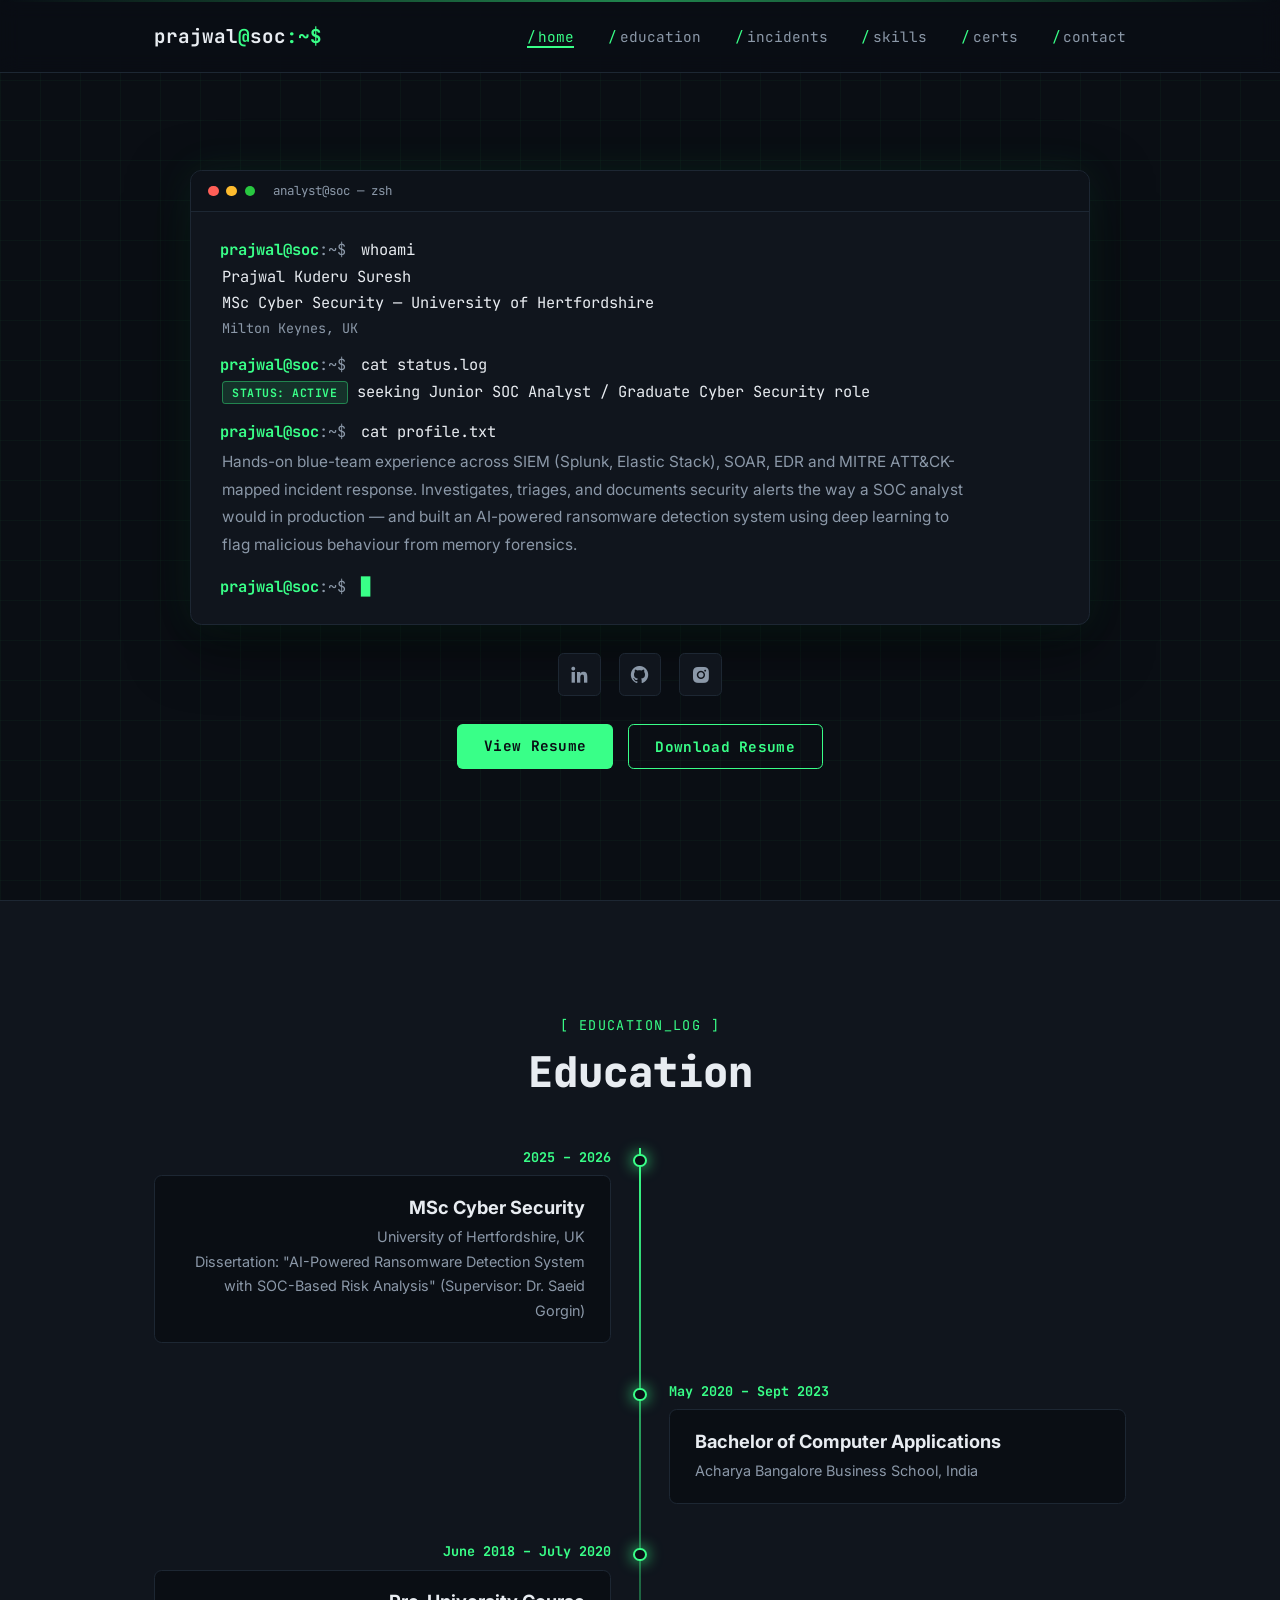
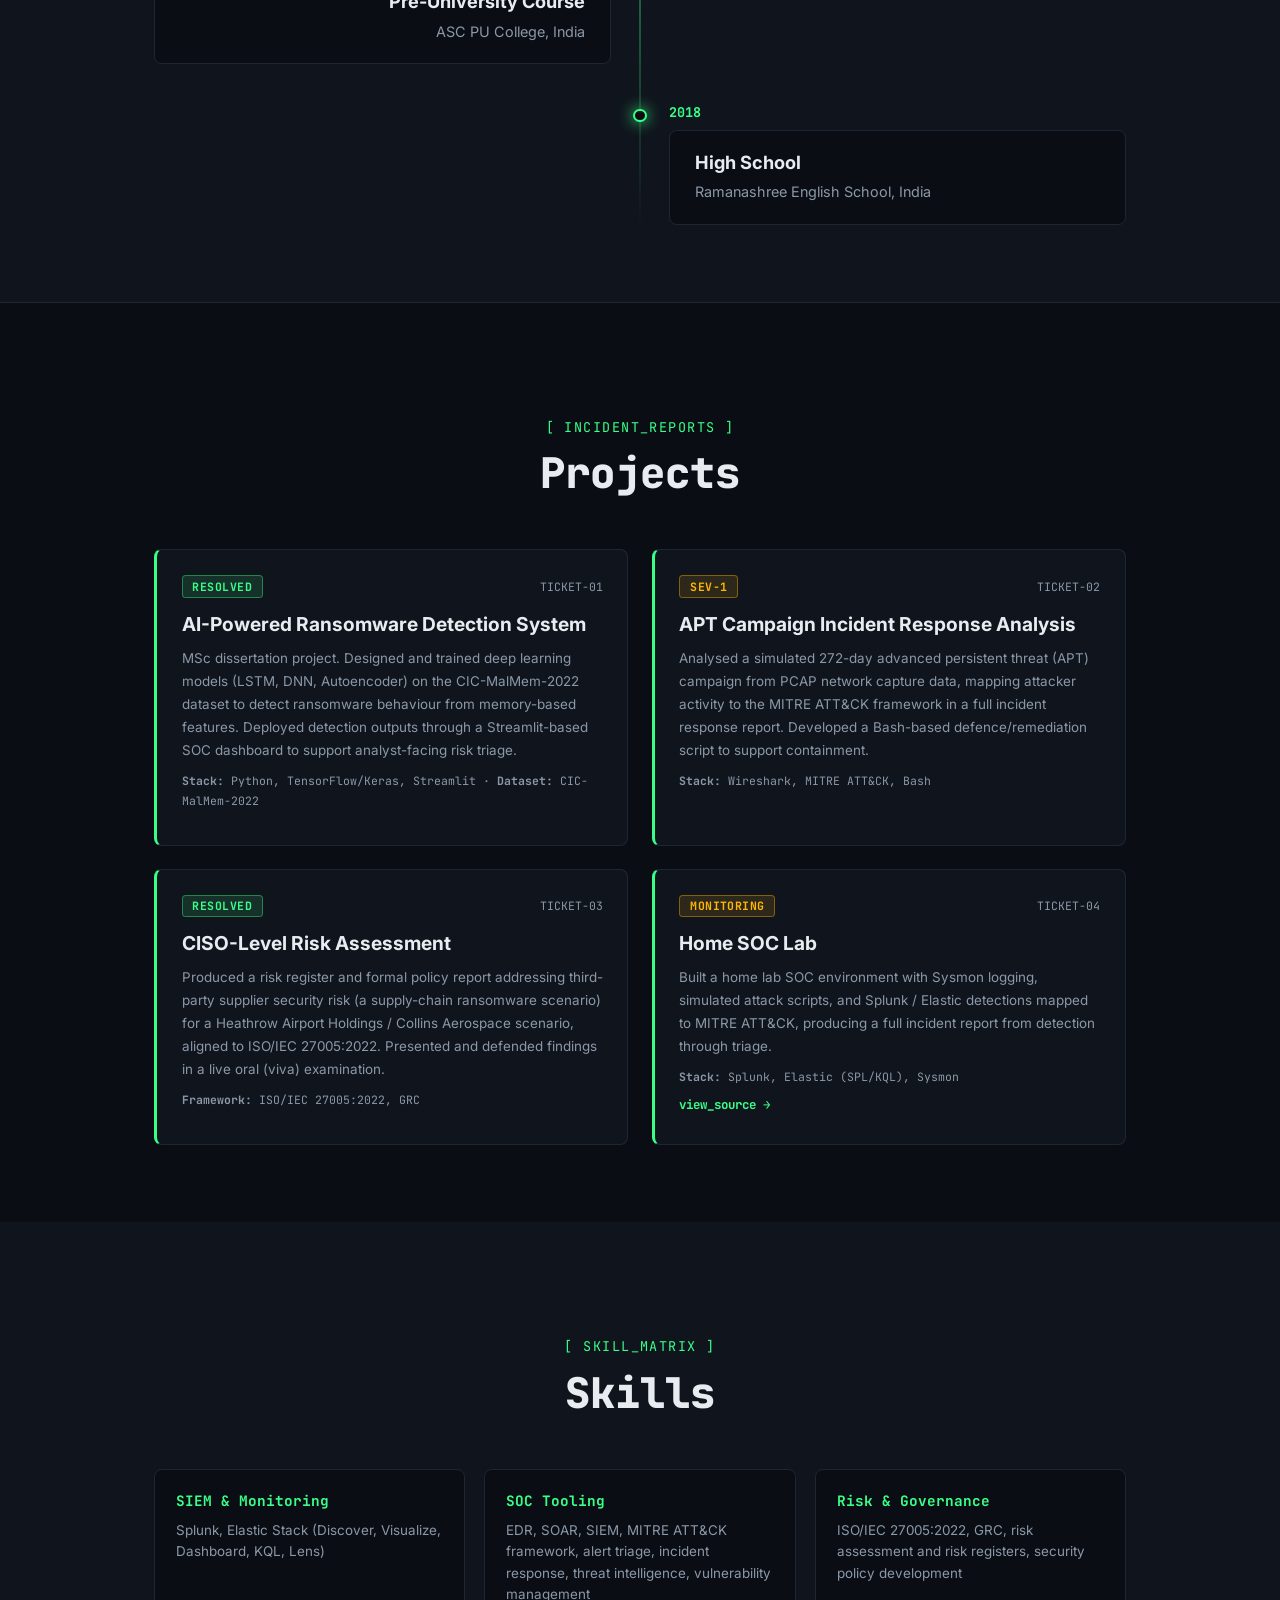
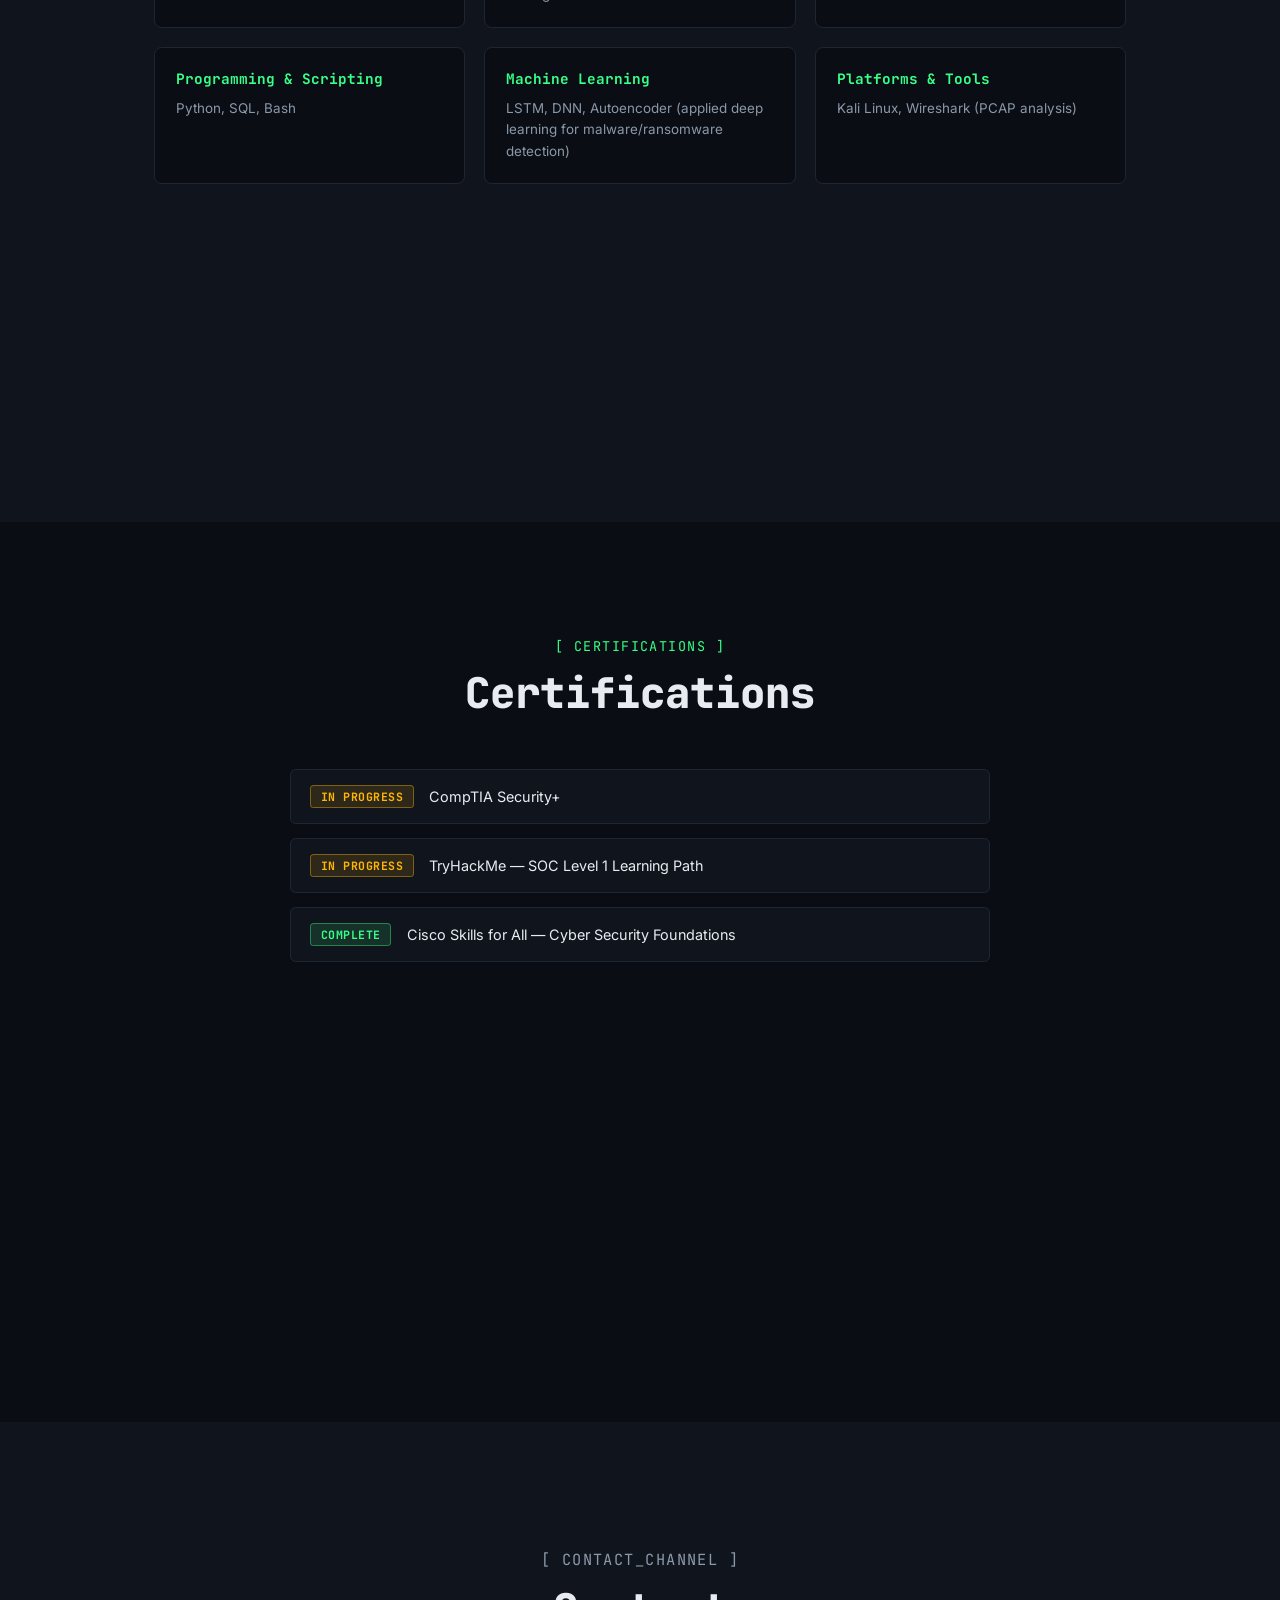
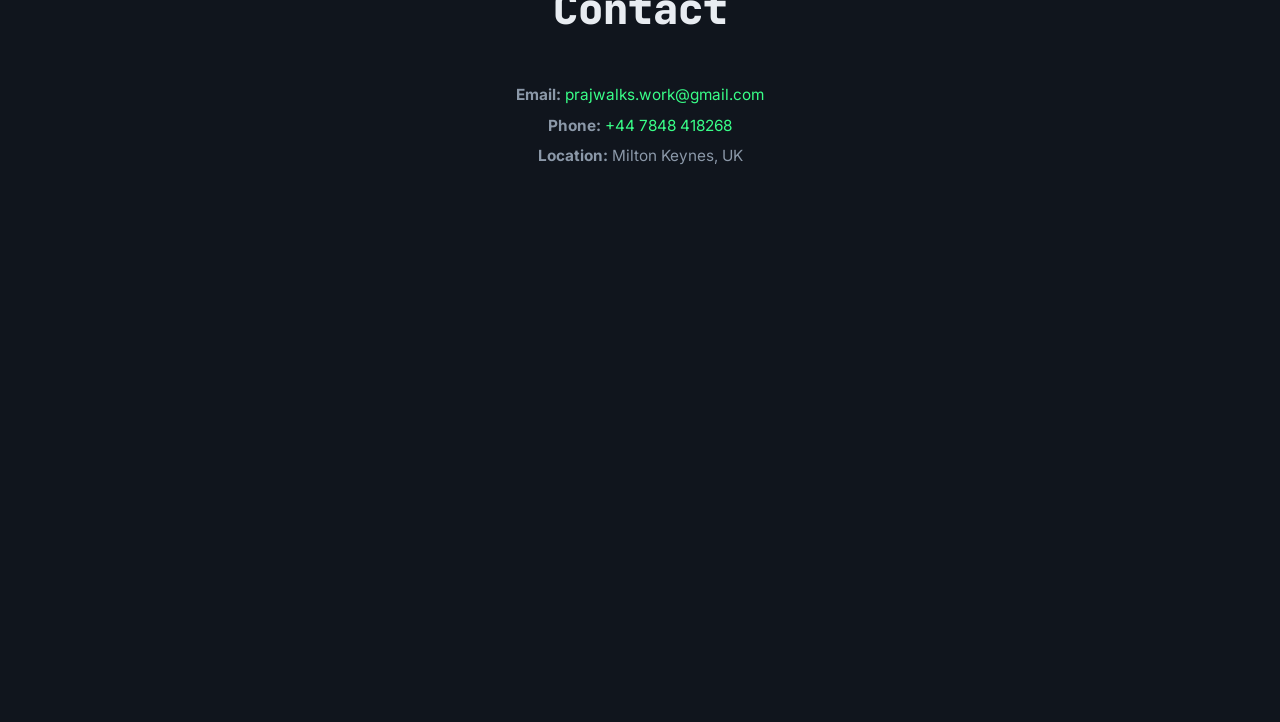
==== index.html @ 5e12b21a "Add files via upload" ====
<!DOCTYPE html>
<html lang="en">
<head>
    <meta charset="UTF-8" />
    <meta name="viewport" content="width=device-width, initial-scale=1.0" />
    <title>Prajwal Kuderu Suresh | SOC / Cyber Security Analyst</title>
    <link rel="stylesheet" href="style.css" />
    <link href='https://unpkg.com/boxicons@2.1.4/css/boxicons.min.css' rel='stylesheet' />
    <link rel="preconnect" href="https://fonts.googleapis.com">
    <link href="https://fonts.googleapis.com/css2?family=JetBrains+Mono:wght@400;500;700;800&family=Inter:wght@400;500;600&display=swap" rel="stylesheet">
</head>
<body>
    <div class="scanline"></div>

    <header class="header">
        <a href="#home" class="logo">prajwal<span>@</span>soc<span>:~$</span></a>
        <i class='bx bx-menu' id="menu-icon"></i>

        <nav class="navbar">
            <a href="#home" class="active">home</a>
            <a href="#education">education</a>
            <a href="#projects">incidents</a>
            <a href="#skills">skills</a>
            <a href="#certifications">certs</a>
            <a href="#contact">contact</a>
        </nav>
    </header>

    <section class="home" id="home">
        <div class="terminal-window">
            <div class="terminal-bar">
                <span class="dot dot-red"></span>
                <span class="dot dot-amber"></span>
                <span class="dot dot-green"></span>
                <span class="terminal-title">analyst@soc — zsh</span>
            </div>
            <div class="terminal-body">
                <p class="term-line"><span class="prompt">prajwal@soc</span><span class="path">:~$</span> whoami</p>
                <p class="term-out">Prajwal Kuderu Suresh</p>
                <p class="term-out">MSc Cyber Security — University of Hertfordshire</p>
                <p class="term-out term-muted">Milton Keynes, UK</p>

                <p class="term-line"><span class="prompt">prajwal@soc</span><span class="path">:~$</span> cat status.log</p>
                <p class="term-out"><span class="badge badge-green">STATUS: ACTIVE</span> seeking Junior SOC Analyst / Graduate Cyber Security role</p>

                <p class="term-line"><span class="prompt">prajwal@soc</span><span class="path">:~$</span> cat profile.txt</p>
                <p class="term-out term-body">Hands-on blue-team experience across SIEM (Splunk, Elastic Stack), SOAR, EDR
                    and MITRE ATT&CK-mapped incident response. Investigates, triages, and
                    documents security alerts the way a SOC analyst would in production —
                    and built an AI-powered ransomware detection system using deep learning
                    to flag malicious behaviour from memory forensics.</p>

                <p class="term-line"><span class="prompt">prajwal@soc</span><span class="path">:~$</span> <span class="cursor-blink">█</span></p>
            </div>
        </div>

        <div class="social-icons">
            <a href="https://www.linkedin.com/in/prajwal-kuderu-suresh" target="_blank"><i class='bx bxl-linkedin'></i></a>
            <a href="https://github.com/Prajwallsk" target="_blank"><i class='bx bxl-github'></i></a>
            <a href="https://www.instagram.com/prajwall_sk?igsh=MTV5Y3A3N3BuMHhjYQ%3D%3D&utm_source=qr" target="_blank"><i class='bx bxl-instagram-alt'></i></a>
        </div>

        <div class="btn-group">
            <a href="https://drive.google.com/file/d/1rV86qrp7qvE4EDjitK5qXD2BEZv09J3b/view?usp=drivesdk" target="_blank" class="btn">View Resume</a>
            <a href="https://drive.google.com/file/d/1rV86qrp7qvE4EDjitK5qXD2BEZv09J3b/view?usp=drivesdk" class="btn btn-outline">Download Resume</a>
        </div>
    </section>

    <section class="education" id="education">
        <p class="eyebrow">[ EDUCATION_LOG ]</p>
        <h2 class="heading">Education</h2>

        <div class="timeline-items">
            <div class="timeline-item">
                <div class="timeline-dot"></div>
                <div class="timeline-date">2025 – 2026</div>
                <div class="timeline-content">
                    <h3>MSc Cyber Security</h3>
                    <p>University of Hertfordshire, UK<br />
                        Dissertation: "AI-Powered Ransomware Detection System with SOC-Based Risk Analysis"
                        (Supervisor: Dr. Saeid Gorgin)</p>
                </div>
            </div>
            <div class="timeline-item">
                <div class="timeline-dot"></div>
                <div class="timeline-date">May 2020 – Sept 2023</div>
                <div class="timeline-content">
                    <h3>Bachelor of Computer Applications</h3>
                    <p>Acharya Bangalore Business School, India</p>
                </div>
            </div>
            <div class="timeline-item">
                <div class="timeline-dot"></div>
                <div class="timeline-date">June 2018 – July 2020</div>
                <div class="timeline-content">
                    <h3>Pre-University Course</h3>
                    <p>ASC PU College, India</p>
                </div>
            </div>
            <div class="timeline-item">
                <div class="timeline-dot"></div>
                <div class="timeline-date">2018</div>
                <div class="timeline-content">
                    <h3>High School</h3>
                    <p>Ramanashree English School, India</p>
                </div>
            </div>
        </div>
    </section>

    <section class="projects" id="projects">
        <p class="eyebrow">[ INCIDENT_REPORTS ]</p>
        <h2 class="heading">Projects</h2>
        <div class="project-items">
            <div class="project-item">
                <div class="ticket-head">
                    <span class="badge badge-green">RESOLVED</span>
                    <span class="ticket-id">TICKET-01</span>
                </div>
                <h3>AI-Powered Ransomware Detection System</h3>
                <p>MSc dissertation project. Designed and trained deep learning models (LSTM, DNN, Autoencoder) on
                    the CIC-MalMem-2022 dataset to detect ransomware behaviour from memory-based features. Deployed
                    detection outputs through a Streamlit-based SOC dashboard to support analyst-facing risk triage.</p>
                <p class="ticket-meta"><strong>Stack:</strong> Python, TensorFlow/Keras, Streamlit · <strong>Dataset:</strong> CIC-MalMem-2022</p>
            </div>
            <div class="project-item">
                <div class="ticket-head">
                    <span class="badge badge-amber">SEV-1</span>
                    <span class="ticket-id">TICKET-02</span>
                </div>
                <h3>APT Campaign Incident Response Analysis</h3>
                <p>Analysed a simulated 272-day advanced persistent threat (APT) campaign from PCAP network capture
                    data, mapping attacker activity to the MITRE ATT&CK framework in a full incident response
                    report. Developed a Bash-based defence/remediation script to support containment.</p>
                <p class="ticket-meta"><strong>Stack:</strong> Wireshark, MITRE ATT&CK, Bash</p>
            </div>
            <div class="project-item">
                <div class="ticket-head">
                    <span class="badge badge-green">RESOLVED</span>
                    <span class="ticket-id">TICKET-03</span>
                </div>
                <h3>CISO-Level Risk Assessment</h3>
                <p>Produced a risk register and formal policy report addressing third-party supplier security risk
                    (a supply-chain ransomware scenario) for a Heathrow Airport Holdings / Collins Aerospace
                    scenario, aligned to ISO/IEC 27005:2022. Presented and defended findings in a live oral (viva)
                    examination.</p>
                <p class="ticket-meta"><strong>Framework:</strong> ISO/IEC 27005:2022, GRC</p>
            </div>
            <div class="project-item">
                <div class="ticket-head">
                    <span class="badge badge-amber">MONITORING</span>
                    <span class="ticket-id">TICKET-04</span>
                </div>
                <h3>Home SOC Lab</h3>
                <p>Built a home lab SOC environment with Sysmon logging, simulated attack scripts, and Splunk /
                    Elastic detections mapped to MITRE ATT&CK, producing a full incident report from
                    detection through triage.</p>
                <p class="ticket-meta"><strong>Stack:</strong> Splunk, Elastic (SPL/KQL), Sysmon</p>
                <a href="https://github.com/Prajwallsk" target="_blank" class="ticket-link">view_source →</a>
            </div>
        </div>
    </section>

    <section class="skills" id="skills">
        <p class="eyebrow">[ SKILL_MATRIX ]</p>
        <h2 class="heading">Skills</h2>
        <div class="skills-grid">
            <div class="skill-card">
                <h4>SIEM & Monitoring</h4>
                <p>Splunk, Elastic Stack (Discover, Visualize, Dashboard, KQL, Lens)</p>
            </div>
            <div class="skill-card">
                <h4>SOC Tooling</h4>
                <p>EDR, SOAR, SIEM, MITRE ATT&CK framework, alert triage, incident response, threat intelligence, vulnerability management</p>
            </div>
            <div class="skill-card">
                <h4>Risk & Governance</h4>
                <p>ISO/IEC 27005:2022, GRC, risk assessment and risk registers, security policy development</p>
            </div>
            <div class="skill-card">
                <h4>Programming & Scripting</h4>
                <p>Python, SQL, Bash</p>
            </div>
            <div class="skill-card">
                <h4>Machine Learning</h4>
                <p>LSTM, DNN, Autoencoder (applied deep learning for malware/ransomware detection)</p>
            </div>
            <div class="skill-card">
                <h4>Platforms & Tools</h4>
                <p>Kali Linux, Wireshark (PCAP analysis)</p>
            </div>
        </div>
    </section>

    <section class="certifications" id="certifications">
        <p class="eyebrow">[ CERTIFICATIONS ]</p>
        <h2 class="heading">Certifications</h2>
        <div class="cert-list">
            <div class="cert-row">
                <span class="badge badge-amber">IN PROGRESS</span>
                <span>CompTIA Security+</span>
            </div>
            <div class="cert-row">
                <span class="badge badge-amber">IN PROGRESS</span>
                <span>TryHackMe — SOC Level 1 Learning Path</span>
            </div>
            <div class="cert-row">
                <span class="badge badge-green">COMPLETE</span>
                <span>Cisco Skills for All — Cyber Security Foundations</span>
            </div>
        </div>
    </section>

    <section class="contact" id="contact">
        <p class="eyebrow">[ CONTACT_CHANNEL ]</p>
        <h2 class="heading">Contact</h2>
        <p><strong>Email:</strong>
            <a href="mailto:prajwalks.work@gmail.com">prajwalks.work@gmail.com</a>
        </p>
        <p><strong>Phone:</strong>
            <a href="tel:+447848418268">+44 7848 418268</a>
        </p>
        <p><strong>Location:</strong> Milton Keynes, UK</p>
    </section>

    <script src="script.js"></script>
</body>
</html>
---- style.css ----
* {
    margin: 0;
    padding: 0;
    box-sizing: border-box;
    text-decoration: none;
    border: none;
    outline: none;
    scroll-behavior: smooth;
}
:root {
    --bg: #0a0e14;
    --panel: #10151d;
    --panel-border: #1d2733;
    --green: #39ff88;
    --amber: #ffb703;
    --red: #ff5c5c;
    --text: #e8ecf1;
    --muted: #8b98a8;
    --mono: 'JetBrains Mono', monospace;
    --body-font: 'Inter', sans-serif;
}

html { font-size: 60%; overflow-x: hidden; }
body {
    background: var(--bg);
    color: var(--text);
    font-family: var(--body-font);
    background-image:
        linear-gradient(rgba(57,255,136,0.03) 1px, transparent 1px),
        linear-gradient(90deg, rgba(57,255,136,0.03) 1px, transparent 1px);
    background-size: 40px 40px;
}

.scanline {
    position: fixed;
    top: 0; left: 0; right: 0;
    height: 2px;
    background: linear-gradient(90deg, transparent, var(--green), transparent);
    opacity: 0.5;
    z-index: 100;
    animation: scan 6s linear infinite;
    pointer-events: none;
}
@keyframes scan {
    0% { top: 0; }
    100% { top: 100%; }
}

.header {
    position: fixed;
    top: 0; left: 0; width: 100%;
    padding: 2.4rem 12%;
    background: rgba(10,14,20,0.85);
    backdrop-filter: blur(10px);
    border-bottom: 1px solid var(--panel-border);
    display: flex;
    justify-content: space-between;
    align-items: center;
    z-index: 5;
}
.logo {
    font-family: var(--mono);
    font-size: 2rem;
    font-weight: 700;
    color: var(--text);
}
.logo span { color: var(--green); }
.navbar a {
    font-family: var(--mono);
    font-size: 1.5rem;
    color: var(--muted);
    margin-left: 3.2rem;
    transition: 0.25s;
    border-bottom: 2px solid transparent;
}
.navbar a::before { content: "/"; color: var(--green); margin-right: 0.3rem; }
.navbar a:hover, .navbar a.active {
    color: var(--green);
    border-bottom: 2px solid var(--green);
}
#menu-icon { font-size: 3.2rem; color: var(--green); display: none; }

section {
    min-height: 100vh;
    padding: 12rem 12% 8rem;
}

.home {
    display: flex;
    flex-direction: column;
    align-items: center;
    justify-content: center;
    gap: 3rem;
}
.terminal-window {
    width: 100%;
    max-width: 900px;
    background: var(--panel);
    border: 1px solid var(--panel-border);
    border-radius: 1.2rem;
    box-shadow: 0 0 40px rgba(57,255,136,0.08), 0 20px 60px rgba(0,0,0,0.5);
    overflow: hidden;
}
.terminal-bar {
    display: flex;
    align-items: center;
    gap: 0.8rem;
    padding: 1.2rem 1.8rem;
    background: #0d1219;
    border-bottom: 1px solid var(--panel-border);
}
.dot { width: 1.1rem; height: 1.1rem; border-radius: 50%; }
.dot-red { background: #ff5f57; }
.dot-amber { background: #febc2e; }
.dot-green { background: #28c840; }
.terminal-title {
    font-family: var(--mono);
    font-size: 1.3rem;
    color: var(--muted);
    margin-left: 1rem;
}
.terminal-body {
    padding: 2.8rem 3rem;
    font-family: var(--mono);
}
.term-line { font-size: 1.6rem; margin-top: 1.8rem; }
.term-line:first-child { margin-top: 0; }
.prompt { color: var(--green); font-weight: 700; }
.path { color: var(--muted); margin-right: 0.6rem; }
.term-out {
    font-size: 1.6rem;
    color: var(--text);
    margin-top: 0.6rem;
    padding-left: 0.2rem;
}
.term-muted { color: var(--muted); font-size: 1.4rem; }
.term-body {
    font-family: var(--body-font);
    color: var(--muted);
    line-height: 1.8;
    max-width: 760px;
}
.cursor-blink {
    color: var(--green);
    animation: blink 1s step-end infinite;
}
@keyframes blink { 50% { opacity: 0; } }

.badge {
    font-family: var(--mono);
    font-size: 1.2rem;
    font-weight: 700;
    padding: 0.3rem 1rem;
    border-radius: 0.4rem;
    letter-spacing: 0.05rem;
    display: inline-block;
}
.badge-green { background: rgba(57,255,136,0.12); color: var(--green); border: 1px solid rgba(57,255,136,0.4); }
.badge-amber { background: rgba(255,183,3,0.12); color: var(--amber); border: 1px solid rgba(255,183,3,0.4); }

.social-icons a {
    display: inline-flex;
    justify-content: center;
    align-items: center;
    width: 4.4rem; height: 4.4rem;
    border: 1px solid var(--panel-border);
    background: var(--panel);
    font-size: 2.2rem;
    border-radius: 0.6rem;
    color: var(--muted);
    margin: 0 0.8rem;
    transition: 0.25s;
}
.social-icons a:hover {
    color: var(--green);
    border-color: var(--green);
    box-shadow: 0 0 20px rgba(57,255,136,0.25);
}

.btn {
    display: inline-block;
    padding: 1.2rem 2.8rem;
    background: var(--green);
    border-radius: 0.6rem;
    font-family: var(--mono);
    font-size: 1.5rem;
    font-weight: 700;
    color: #0a0e14;
    letter-spacing: 0.03rem;
    transition: 0.25s;
}
.btn:hover { box-shadow: 0 0 25px rgba(57,255,136,0.4); transform: translateY(-2px); }
.btn-outline {
    background: transparent;
    color: var(--green);
    border: 1px solid var(--green);
}
.btn-group { display: flex; gap: 1.5rem; }

.eyebrow {
    font-family: var(--mono);
    color: var(--green);
    font-size: 1.4rem;
    text-align: center;
    letter-spacing: 0.15rem;
    margin-bottom: 1rem;
}
.heading {
    font-family: var(--mono);
    font-size: 4.4rem;
    font-weight: 800;
    text-align: center;
    margin-bottom: 5rem;
    color: var(--text);
}

.education { background: var(--panel); border-top: 1px solid var(--panel-border); border-bottom: 1px solid var(--panel-border); }
.timeline-items {
    max-width: 1100px;
    margin: auto;
    position: relative;
}
.timeline-items::before {
    content: "";
    position: absolute;
    width: 2px;
    height: 100%;
    background: linear-gradient(var(--green), transparent);
    left: calc(50% - 1px);
}
.timeline-item { margin-bottom: 4rem; width: 100%; position: relative; }
.timeline-item:last-child { margin-bottom: 0; }
.timeline-item:nth-child(odd) { padding-right: calc(50% + 3rem); text-align: right; }
.timeline-item:nth-child(even) { padding-left: calc(50% + 3rem); }
.timeline-dot {
    height: 1.4rem; width: 1.4rem;
    background: var(--bg);
    border: 2px solid var(--green);
    box-shadow: 0 0 15px var(--green);
    position: absolute;
    left: calc(50% - 0.7rem);
    border-radius: 50%;
    top: 0.6rem;
}
.timeline-date {
    font-family: var(--mono);
    font-size: 1.4rem;
    font-weight: 700;
    color: var(--green);
    margin-bottom: 1rem;
}
.timeline-content {
    background: var(--bg);
    border: 1px solid var(--panel-border);
    padding: 2rem 2.6rem;
    border-radius: 0.8rem;
}
.timeline-content h3 { font-size: 1.9rem; margin-bottom: 0.8rem; }
.timeline-content p { color: var(--muted); font-size: 1.5rem; line-height: 1.7; }

.projects { background: var(--bg); }
.project-items {
    display: grid;
    grid-template-columns: repeat(auto-fit, minmax(340px, 1fr));
    gap: 2.4rem;
    max-width: 1200px;
    margin: auto;
}
.project-item {
    background: var(--panel);
    border: 1px solid var(--panel-border);
    border-left: 3px solid var(--green);
    border-radius: 0.8rem;
    padding: 2.6rem;
    transition: 0.25s;
}
.project-item:hover { transform: translateY(-4px); box-shadow: 0 12px 30px rgba(0,0,0,0.4); }
.ticket-head {
    display: flex;
    justify-content: space-between;
    align-items: center;
    margin-bottom: 1.4rem;
}
.ticket-id { font-family: var(--mono); font-size: 1.2rem; color: var(--muted); }
.project-item h3 { font-size: 2rem; margin-bottom: 1.2rem; color: var(--text); }
.project-item p { color: var(--muted); font-size: 1.4rem; line-height: 1.7; margin-bottom: 1rem; }
.ticket-meta { font-family: var(--mono); font-size: 1.2rem !important; color: var(--muted) !important; }
.ticket-link {
    font-family: var(--mono);
    color: var(--green);
    font-size: 1.3rem;
    font-weight: 700;
}
.ticket-link:hover { text-decoration: underline; }

.skills { background: var(--panel); }
.skills-grid {
    display: grid;
    grid-template-columns: repeat(auto-fit, minmax(280px, 1fr));
    gap: 2rem;
    max-width: 1100px;
    margin: auto;
}
.skill-card {
    background: var(--bg);
    border: 1px solid var(--panel-border);
    border-radius: 0.8rem;
    padding: 2.2rem;
}
.skill-card h4 {
    font-family: var(--mono);
    color: var(--green);
    font-size: 1.5rem;
    margin-bottom: 1rem;
}
.skill-card p { color: var(--muted); font-size: 1.4rem; line-height: 1.6; }

.certifications { background: var(--bg); }
.cert-list { max-width: 700px; margin: auto; display: flex; flex-direction: column; gap: 1.4rem; }
.cert-row {
    display: flex;
    align-items: center;
    gap: 1.6rem;
    background: var(--panel);
    border: 1px solid var(--panel-border);
    border-radius: 0.6rem;
    padding: 1.6rem 2rem;
    font-size: 1.5rem;
}

.contact { background: var(--panel); text-align: center; }
.contact p { font-size: 1.6rem; color: var(--muted); margin: 1.2rem 0; }
.contact a { color: var(--green); }
.contact a:hover { text-decoration: underline; }

@media (max-width: 992px) {
  html { font-size: 50%; }
  .terminal-body { padding: 2rem; }
}
@media (max-width: 768px) {
  .navbar { display: none; }
  #menu-icon { display: block; }
  .timeline-items::before { left: 0.8rem; }
  .timeline-item:nth-child(odd), .timeline-item:nth-child(even) {
    padding-left: 3.2rem; padding-right: 0; text-align: left;
  }
  .timeline-dot { left: 0.1rem; }
}
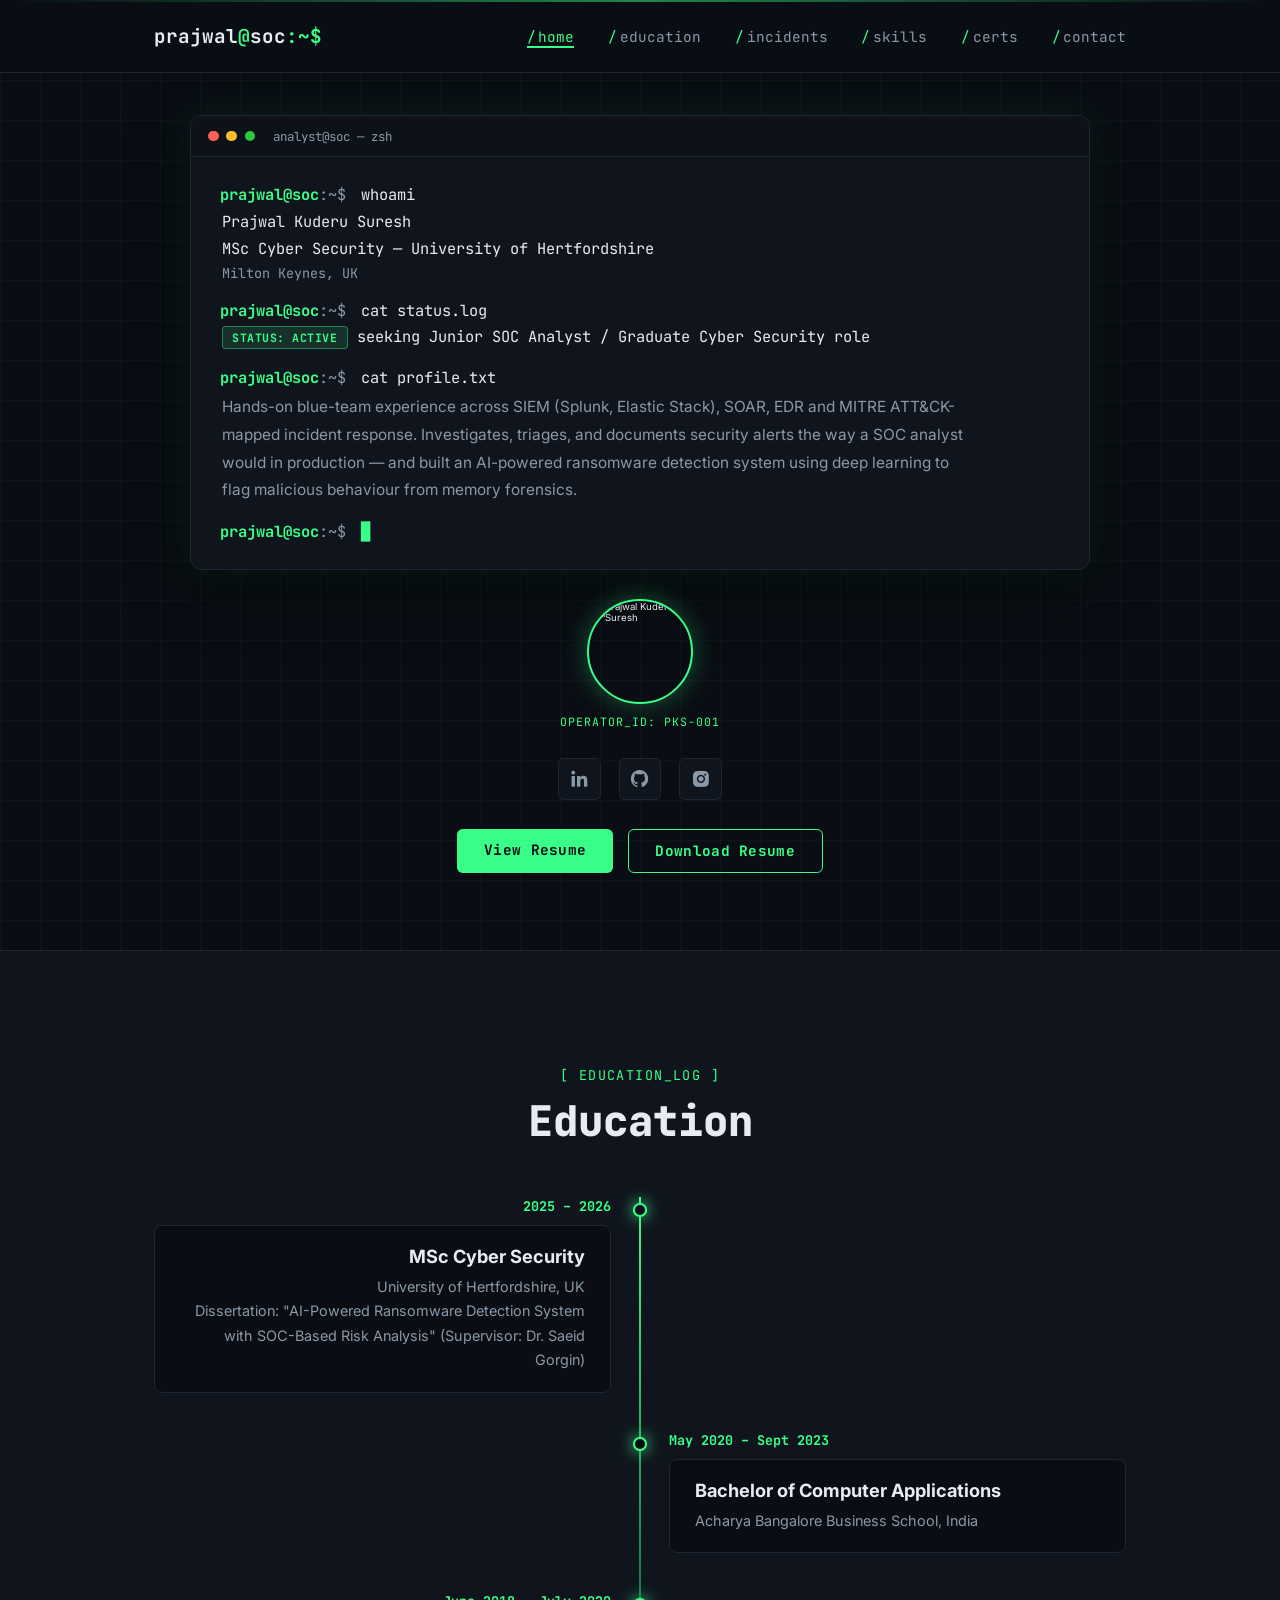
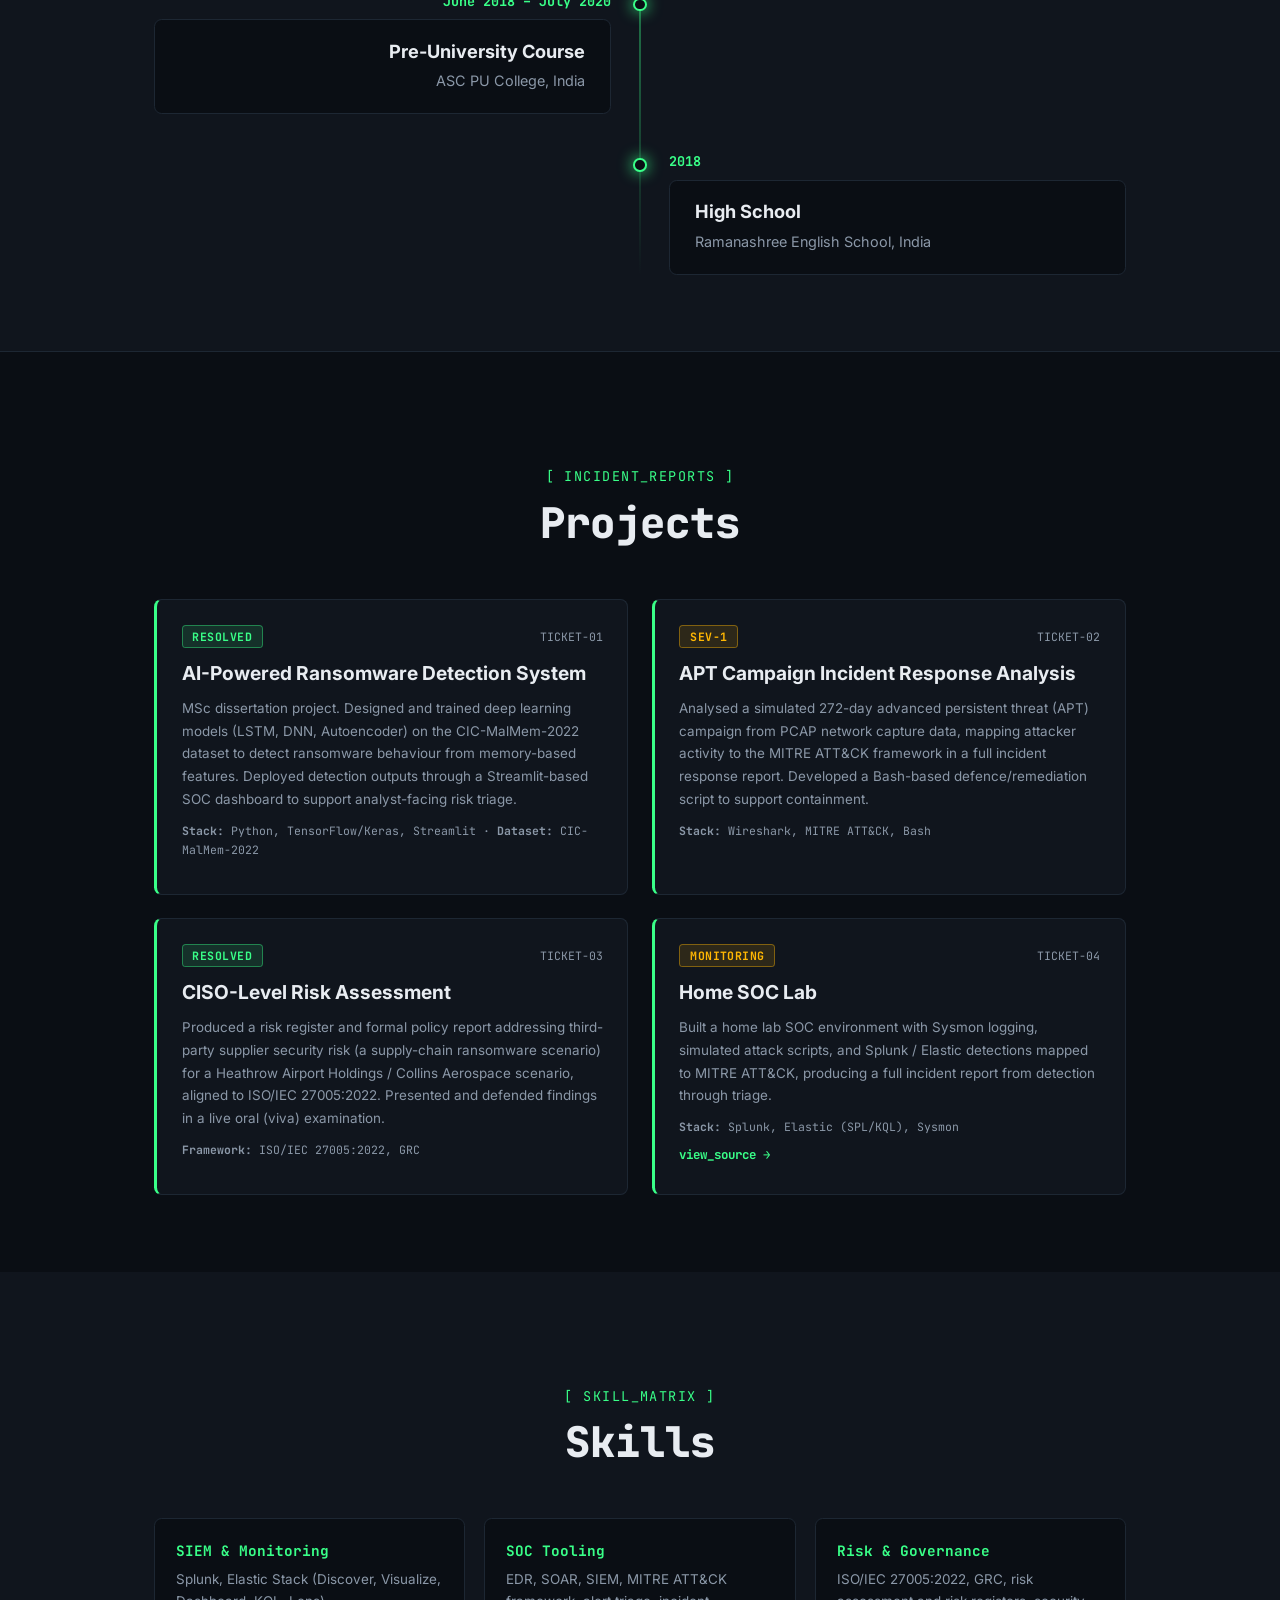
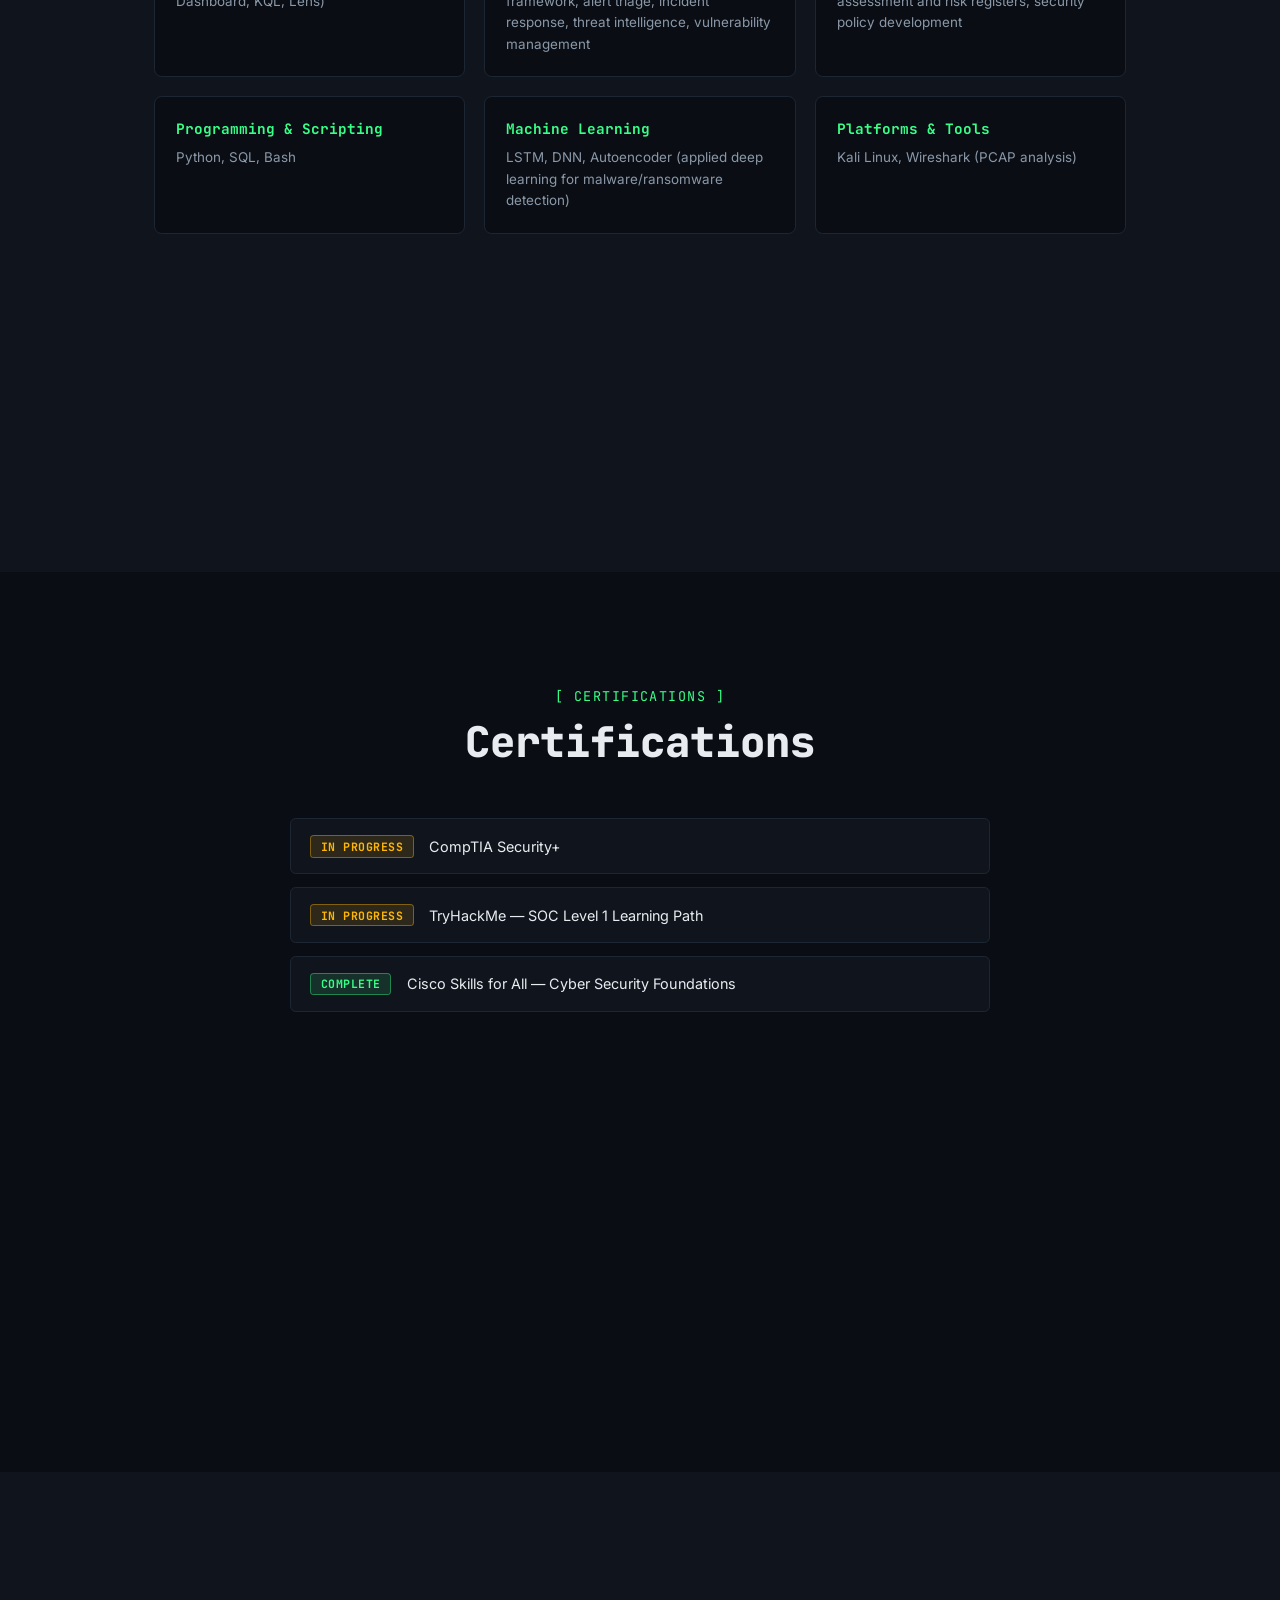
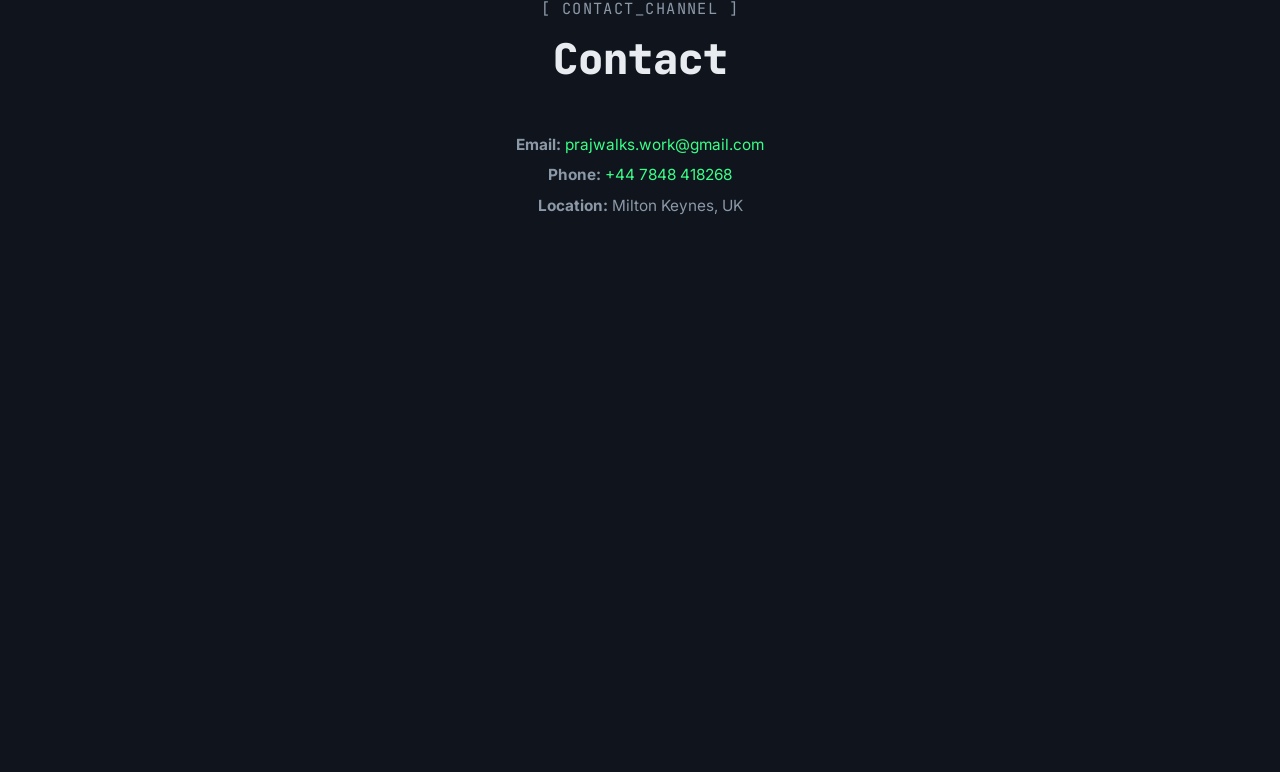
==== commit 09fbd2b4: "Add files via upload" ====
--- a/index.html
+++ b/index.html
@@ -54,6 +54,11 @@
             </div>
         </div>
 
+        <div class="operator-card">
+            <img src="https://drive.google.com/thumbnail?id=1VwcjQcprSRF_6UT0HrL68G2izkJc_Qtr&sz=w1000" alt="Prajwal Kuderu Suresh" />
+            <span class="operator-label">OPERATOR_ID: PKS-001</span>
+        </div>
+
         <div class="social-icons">
             <a href="https://www.linkedin.com/in/prajwal-kuderu-suresh" target="_blank"><i class='bx bxl-linkedin'></i></a>
             <a href="https://github.com/Prajwallsk" target="_blank"><i class='bx bxl-github'></i></a>
@@ -61,8 +66,8 @@
         </div>
 
         <div class="btn-group">
-            <a href="https://drive.google.com/file/d/1rV86qrp7qvE4EDjitK5qXD2BEZv09J3b/view?usp=drivesdk" target="_blank" class="btn">View Resume</a>
-            <a href="https://drive.google.com/file/d/1rV86qrp7qvE4EDjitK5qXD2BEZv09J3b/view?usp=drivesdk" class="btn btn-outline">Download Resume</a>
+            <a href="https://docs.google.com/document/d/1r5aK8eQGE-pyu8Hk7Mkk8J95P0844LWA/edit?usp=drivesdk&ouid=115324172635302927988&rtpof=true&sd=true" target="_blank" class="btn">View Resume</a>
+            <a href="https://docs.google.com/document/d/1r5aK8eQGE-pyu8Hk7Mkk8J95P0844LWA/export?format=pdf" target="_blank" class="btn btn-outline">Download Resume</a>
         </div>
     </section>
 
--- a/style.css
+++ b/style.css
@@ -346,3 +346,24 @@
   }
   .timeline-dot { left: 0.1rem; }
 }
+
+.operator-card {
+    display: flex;
+    flex-direction: column;
+    align-items: center;
+    gap: 1rem;
+}
+.operator-card img {
+    width: 11rem;
+    height: 11rem;
+    border-radius: 50%;
+    object-fit: cover;
+    border: 2px solid var(--green);
+    box-shadow: 0 0 25px rgba(57,255,136,0.3);
+}
+.operator-label {
+    font-family: var(--mono);
+    font-size: 1.2rem;
+    color: var(--green);
+    letter-spacing: 0.1rem;
+}
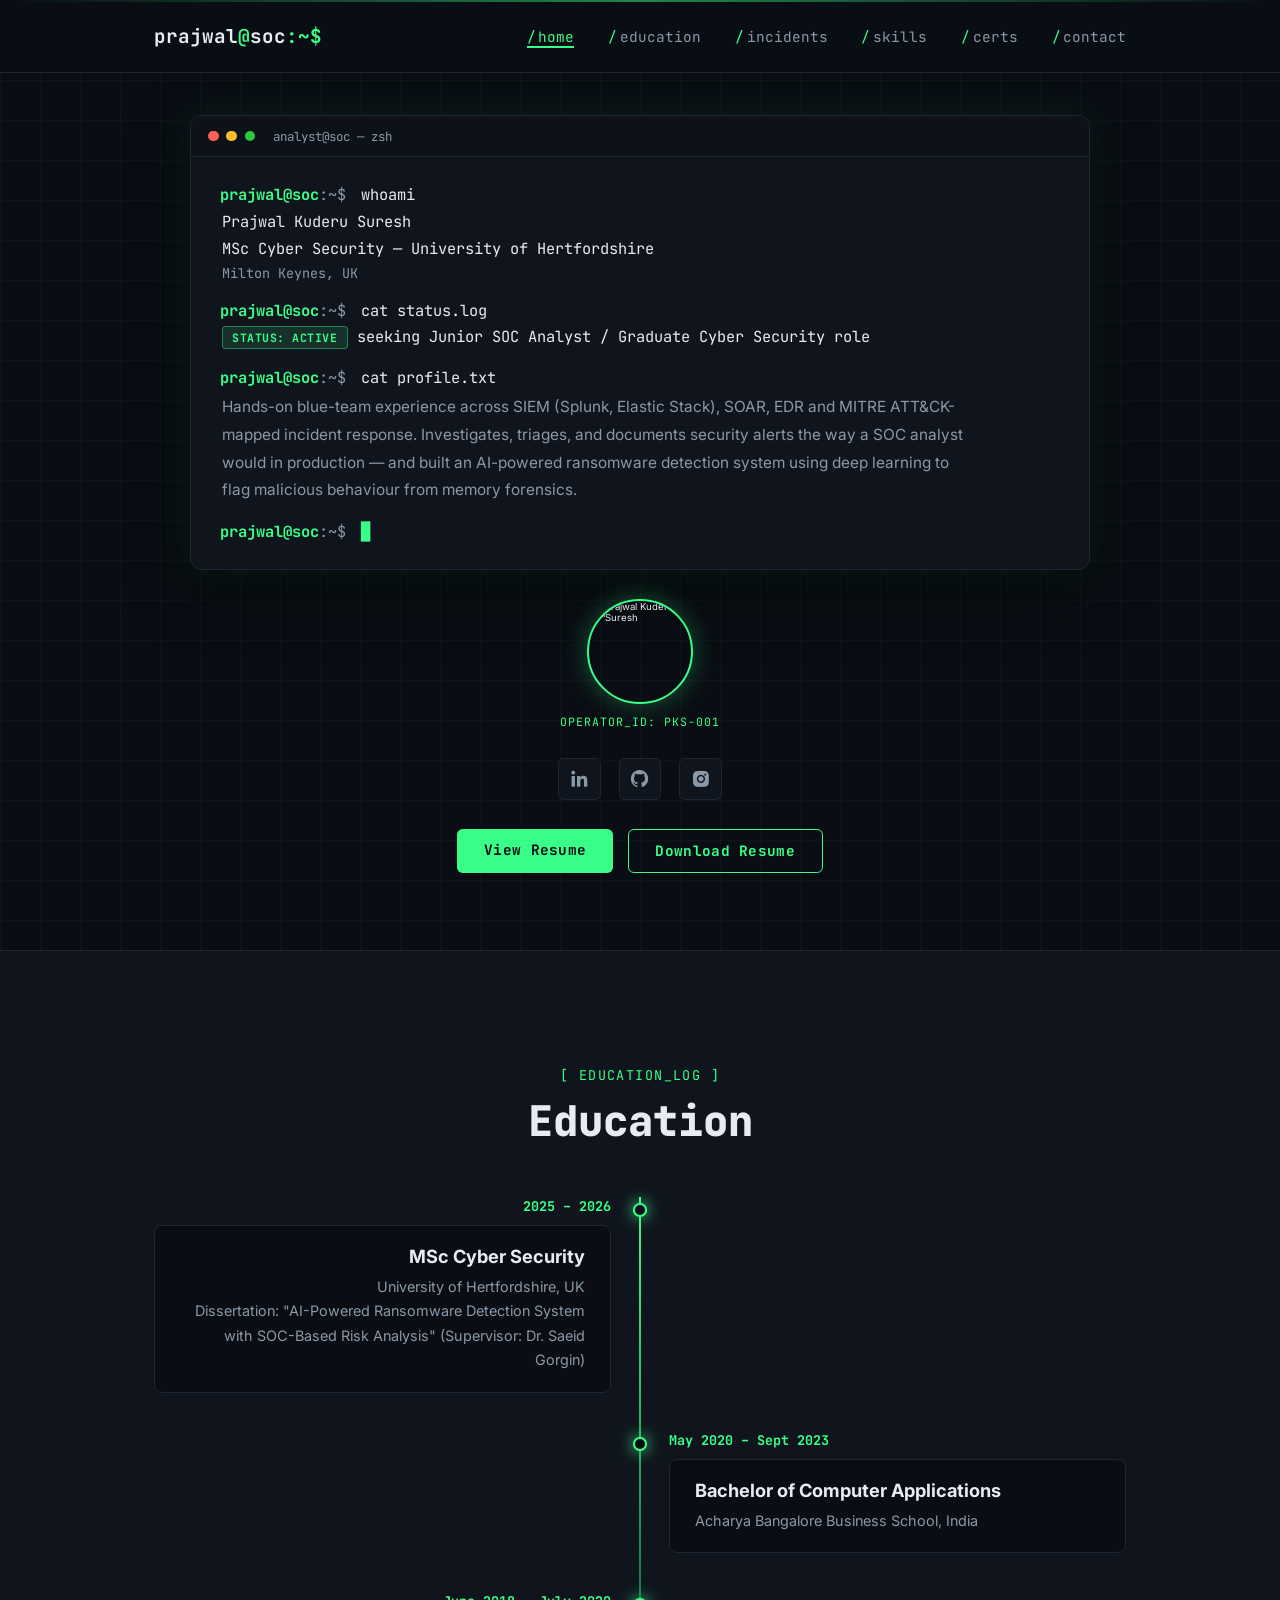
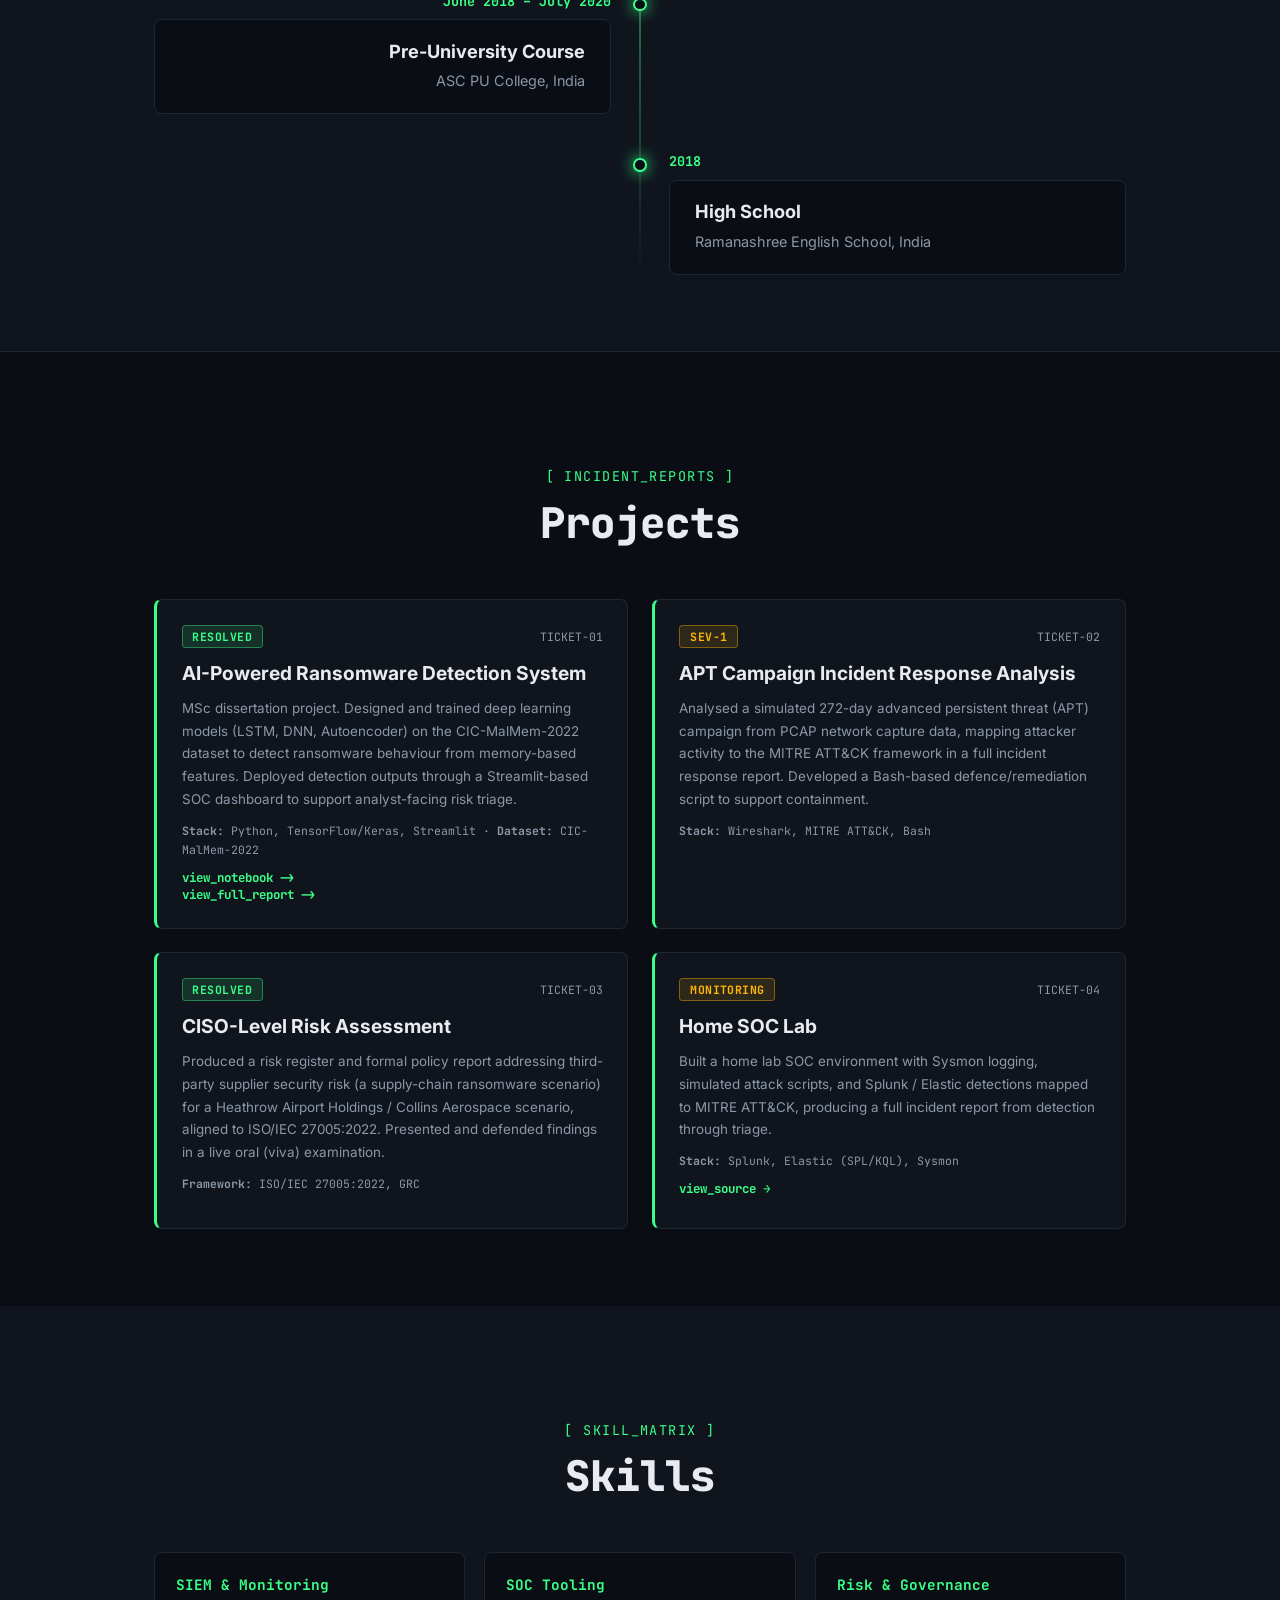
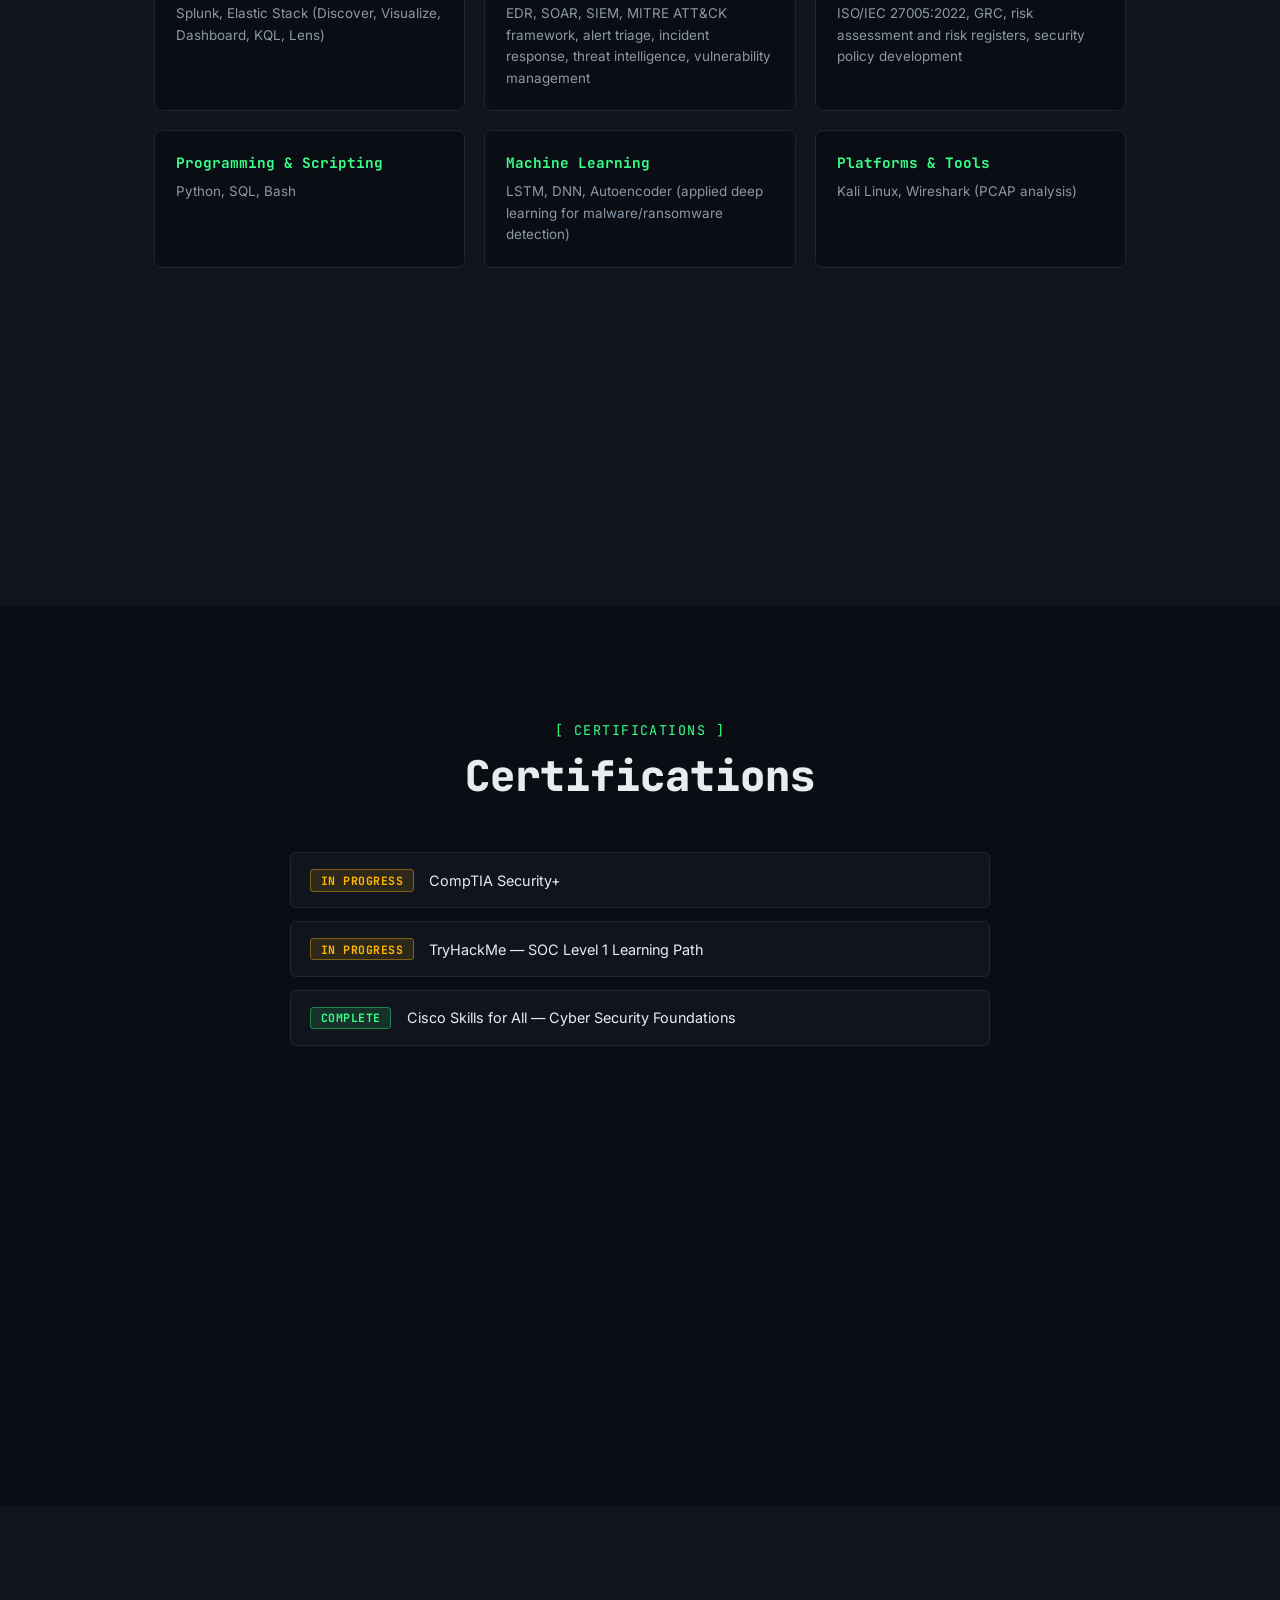
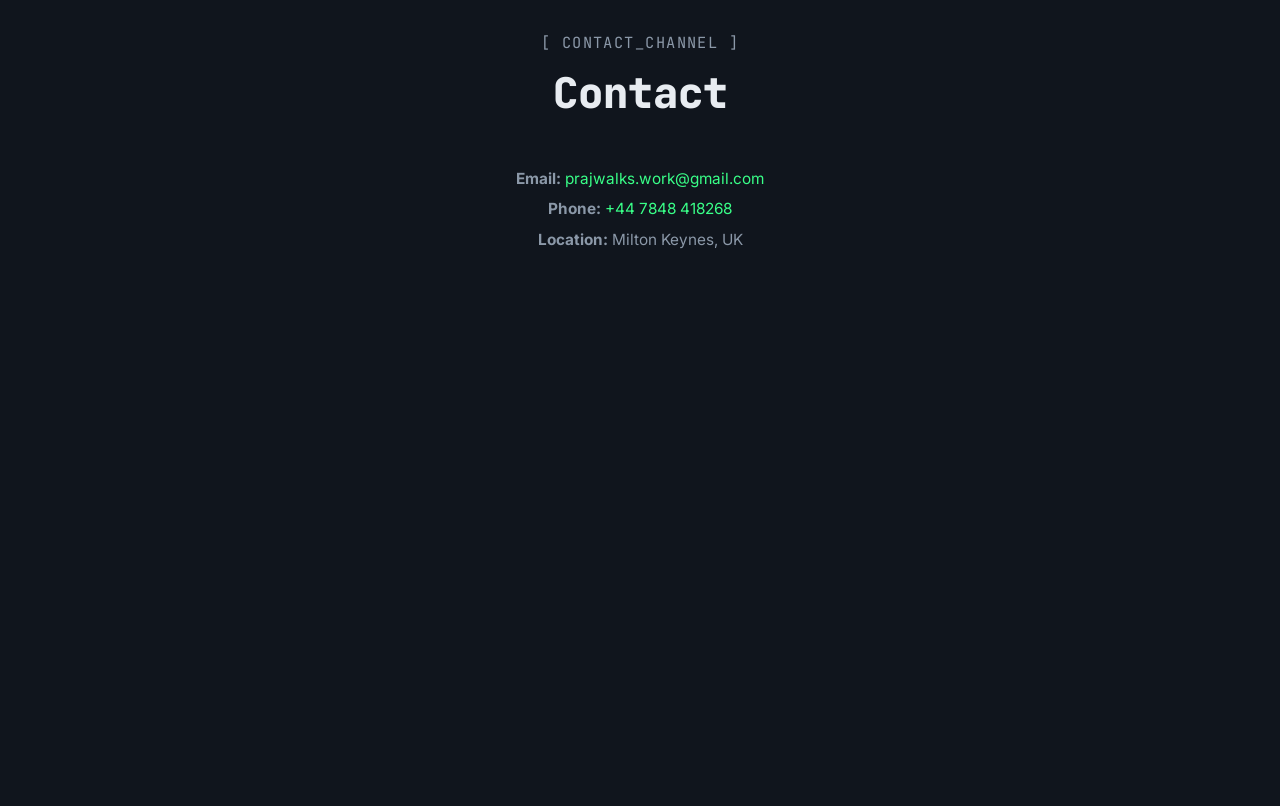
==== commit 2a42d2d1: "Add notebook and report links to TICKET-01" ====
--- a/index.html
+++ b/index.html
@@ -127,6 +127,9 @@
                     the CIC-MalMem-2022 dataset to detect ransomware behaviour from memory-based features. Deployed
                     detection outputs through a Streamlit-based SOC dashboard to support analyst-facing risk triage.</p>
                 <p class="ticket-meta"><strong>Stack:</strong> Python, TensorFlow/Keras, Streamlit · <strong>Dataset:</strong> CIC-MalMem-2022</p>
+                <a href="projects/ransomware-detection-notebook.html" target="_blank" class="ticket-link">view_notebook -></a>
+                <br>
+                <a href="projects/ransomware-detection-report.pdf" target="_blank" class="ticket-link">view_full_report -></a>
             </div>
             <div class="project-item">
                 <div class="ticket-head">
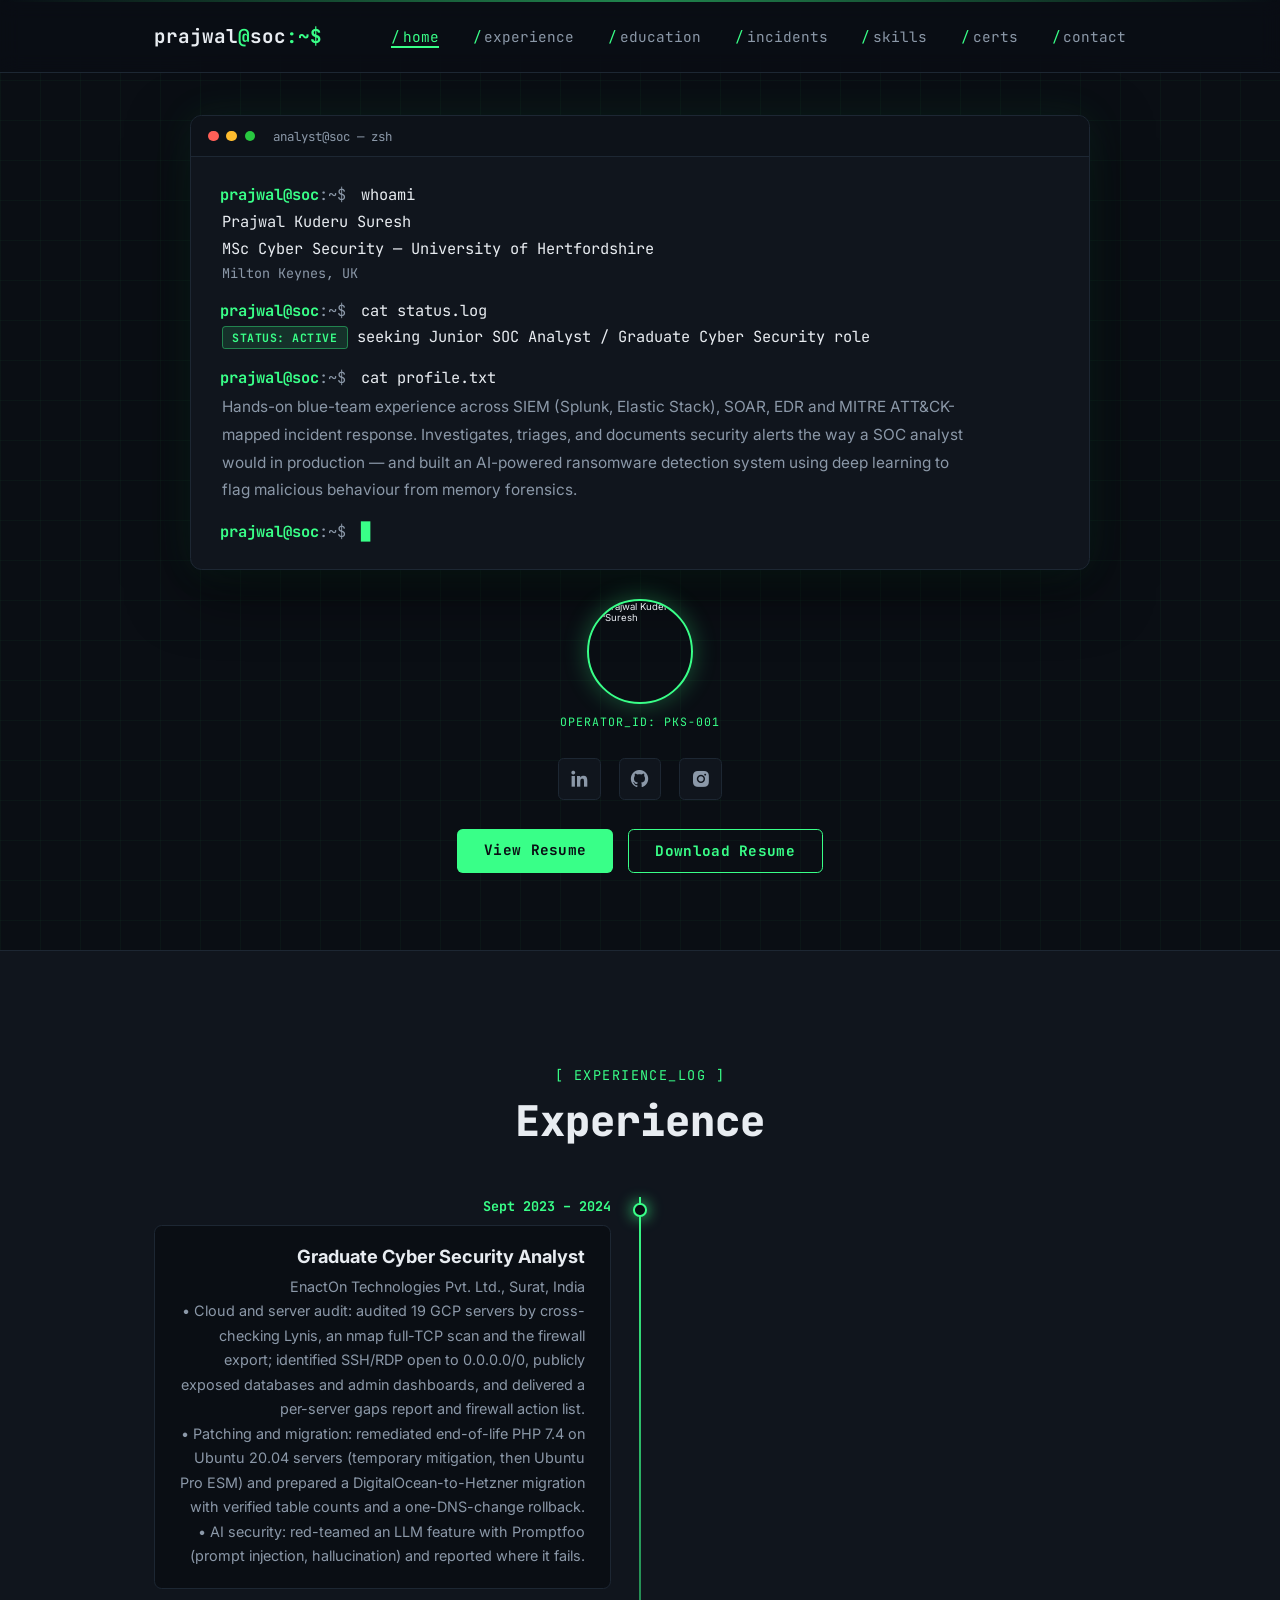
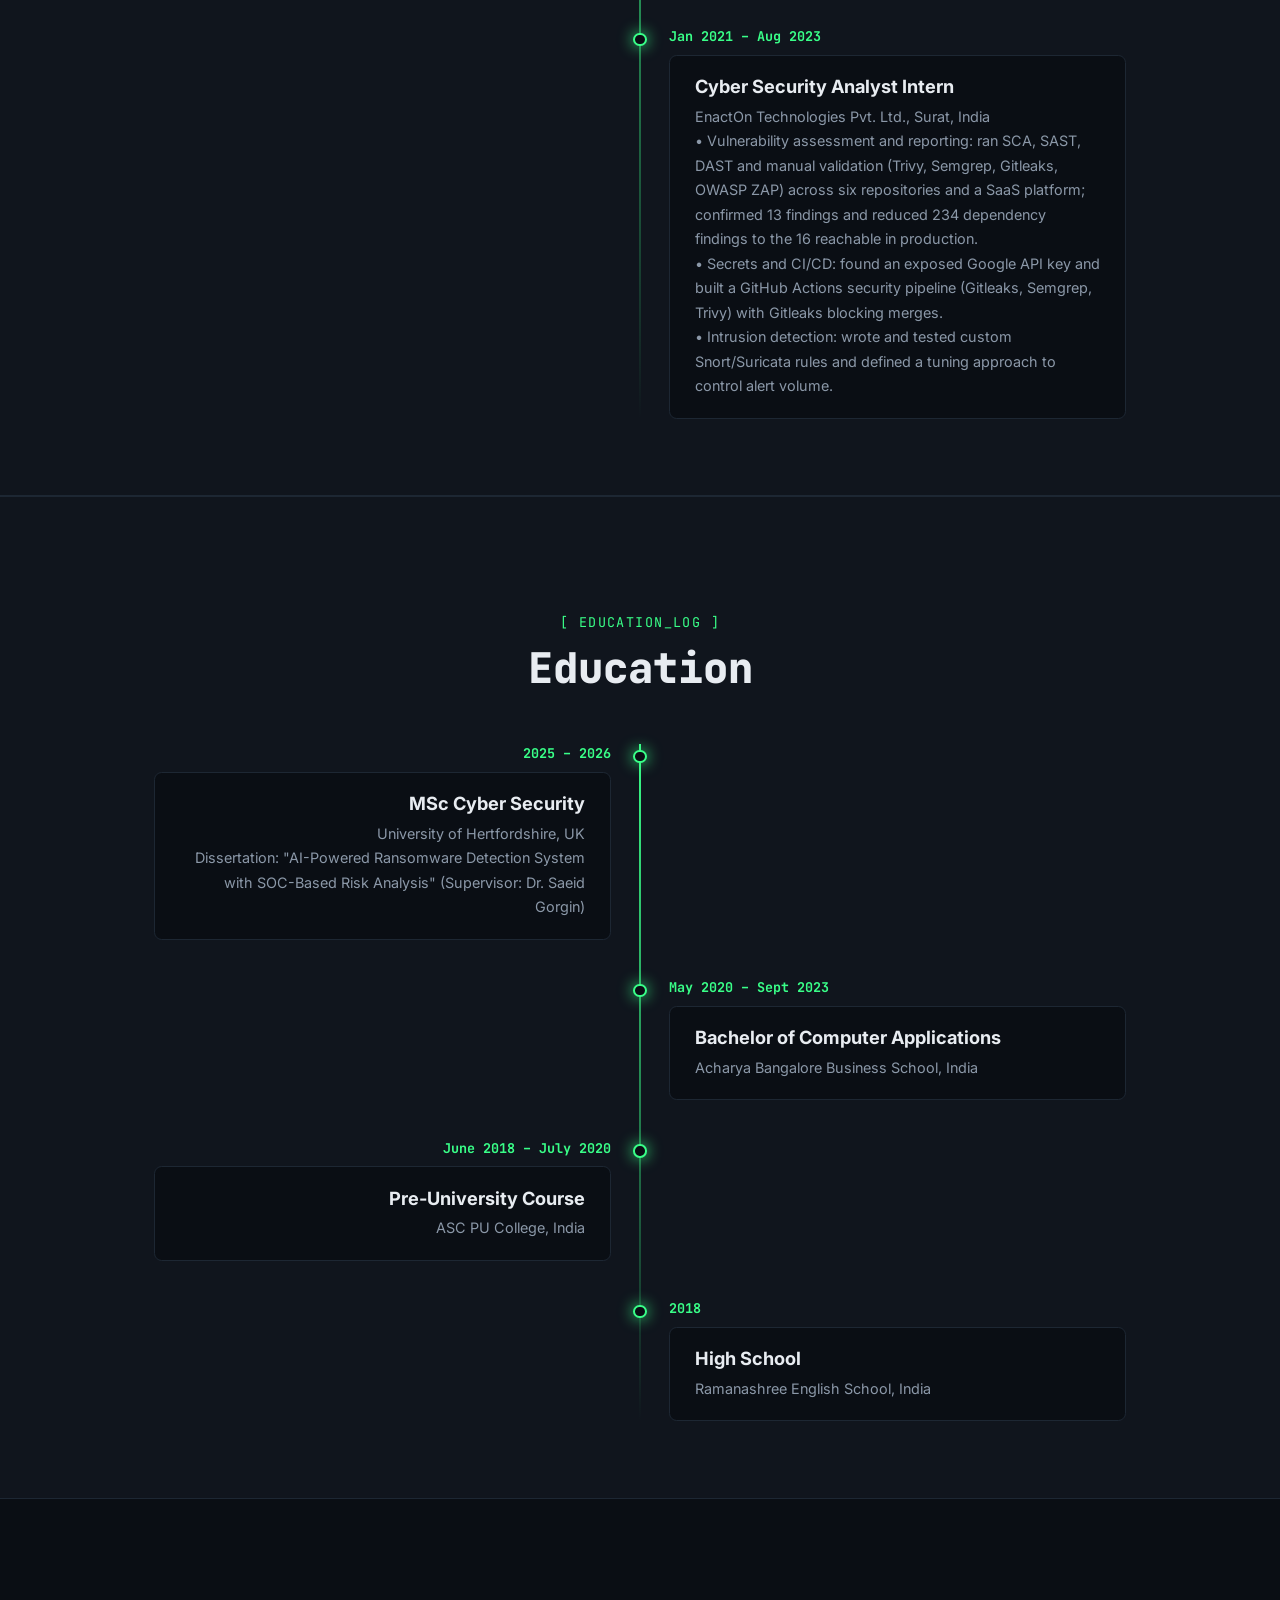
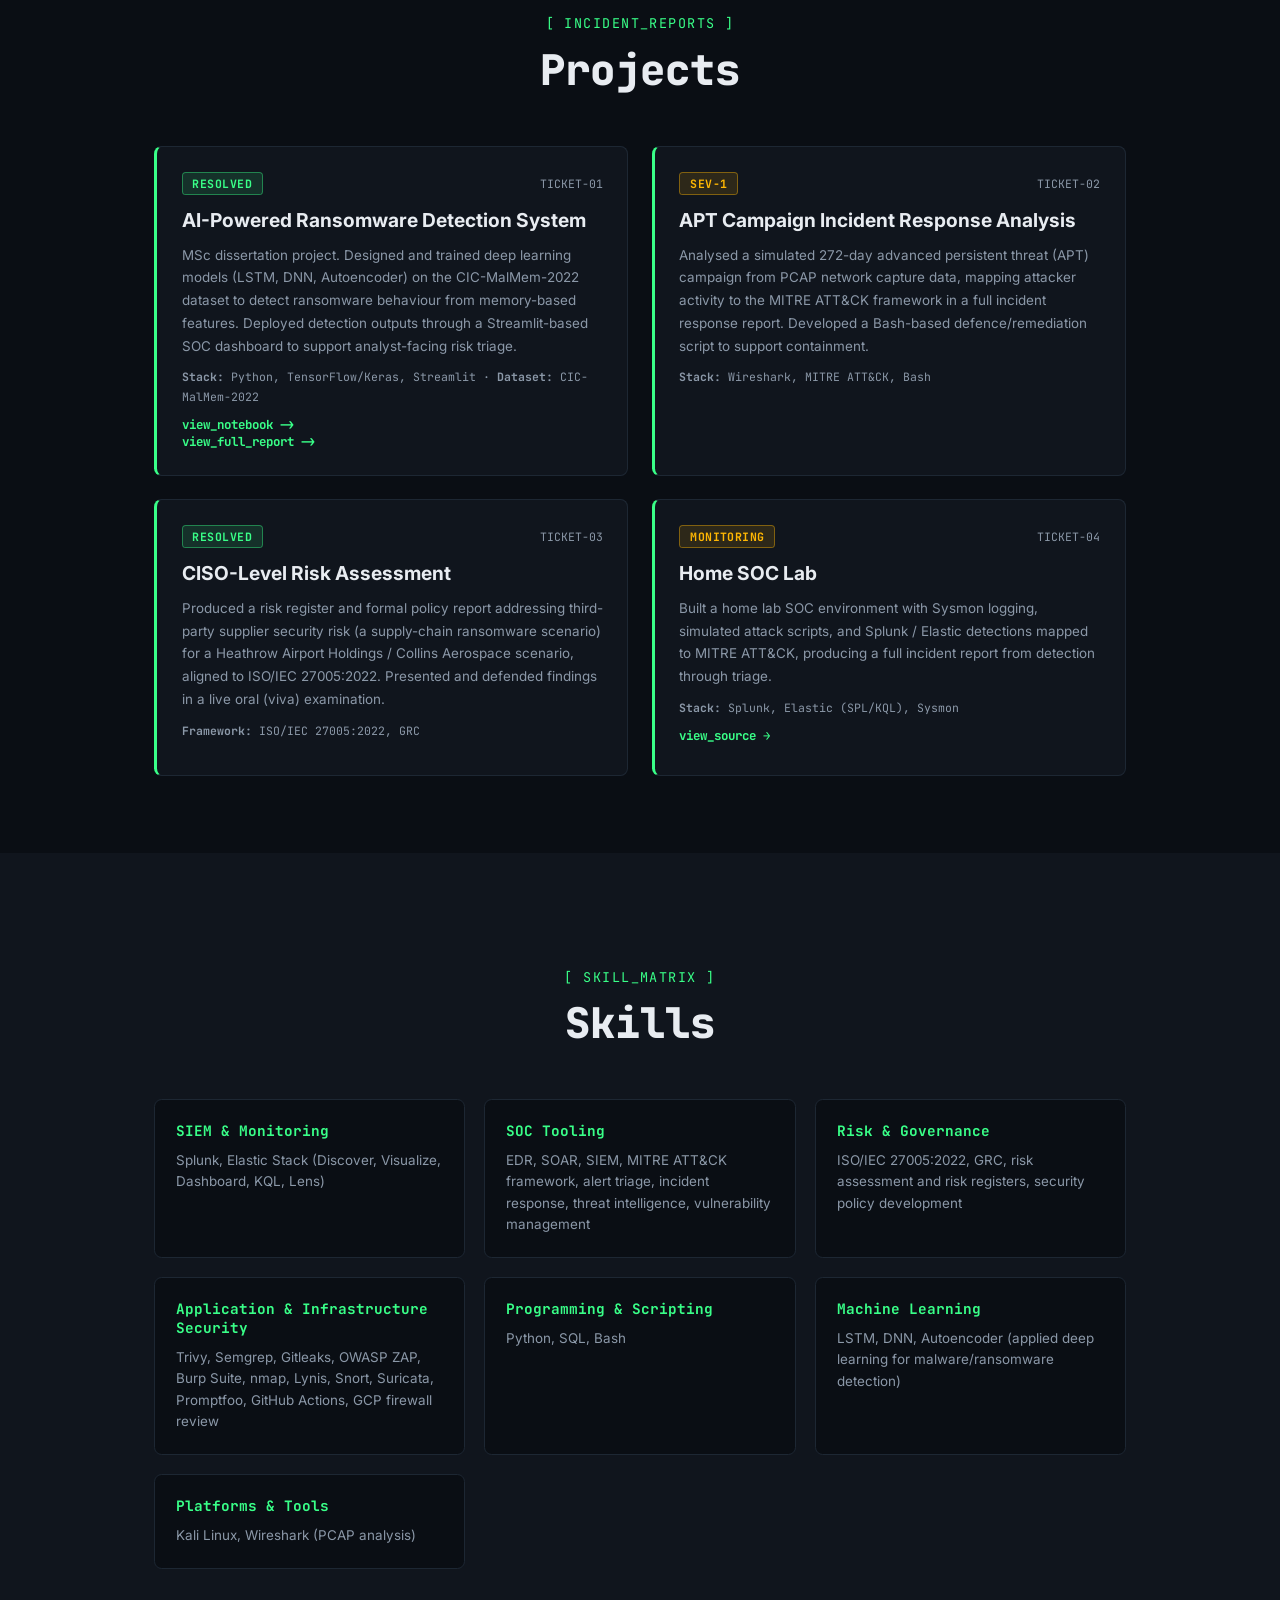
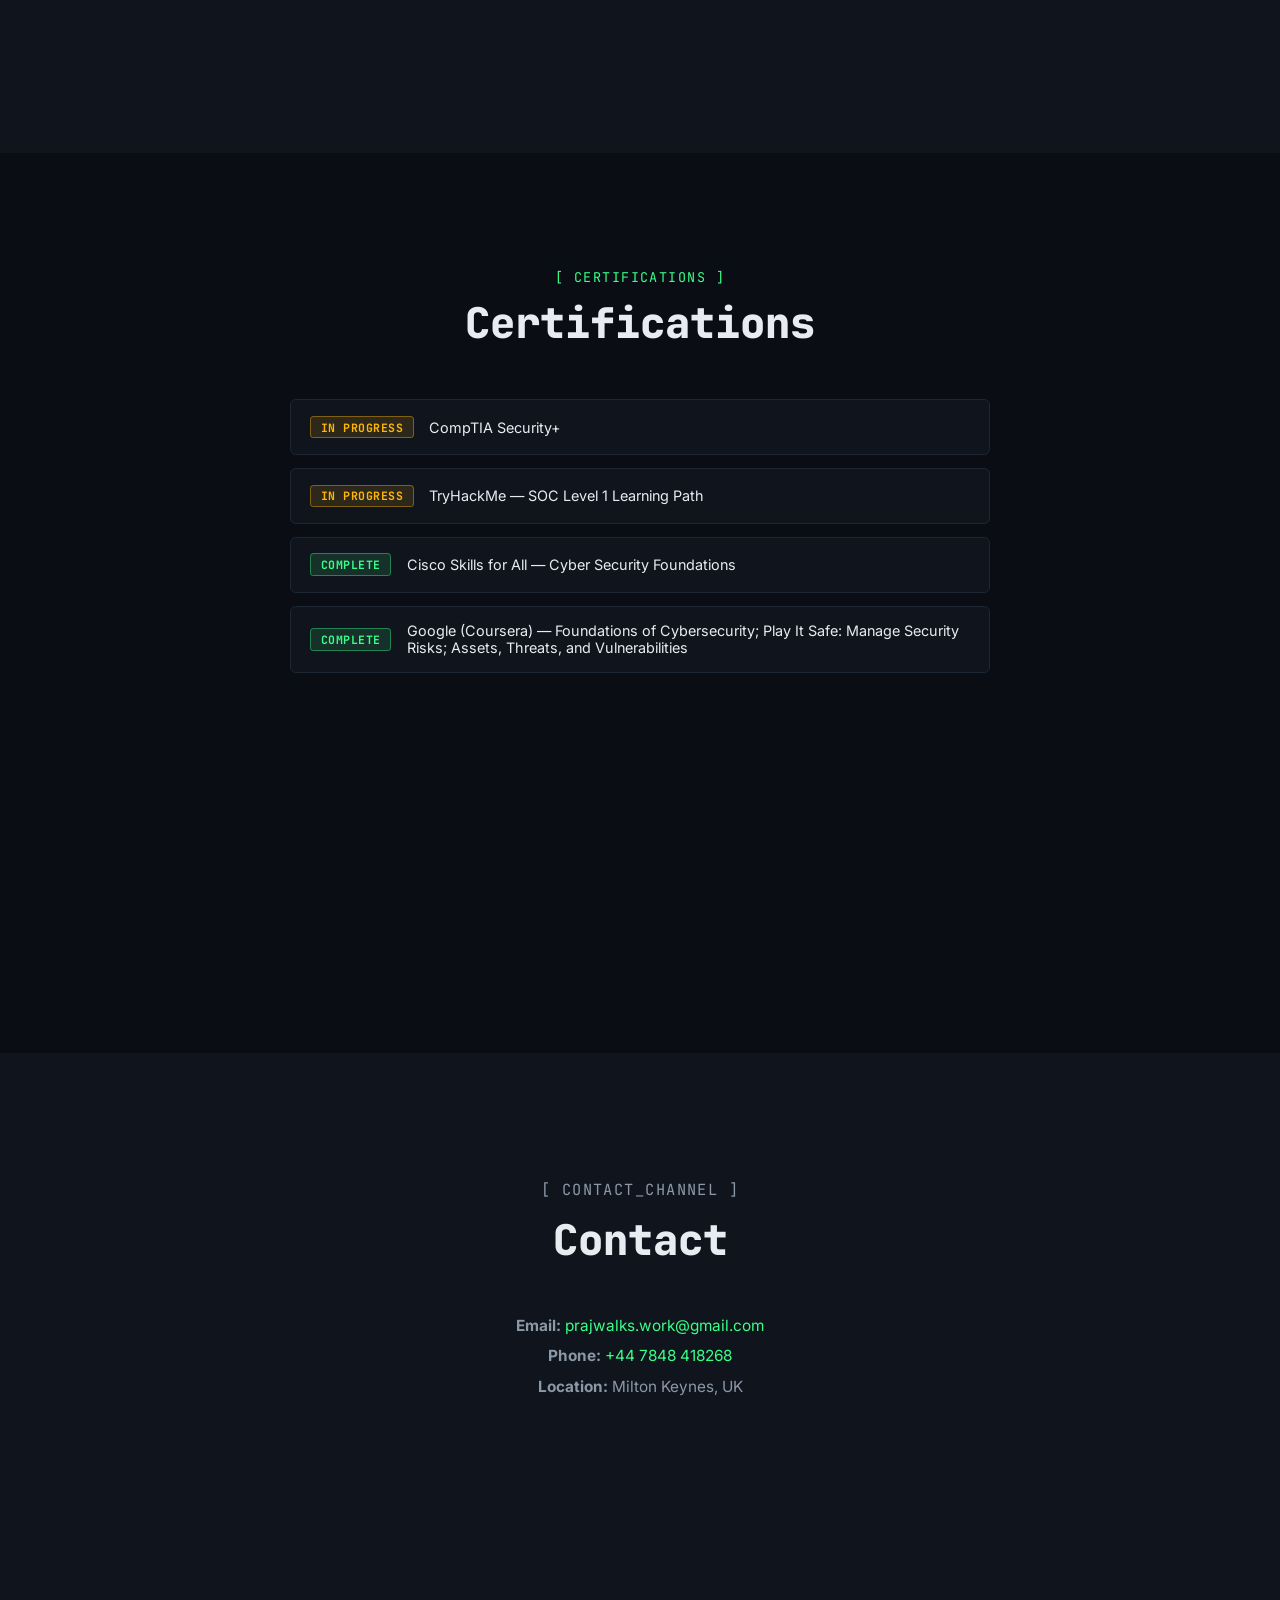
==== commit 43d7f8b8: "Add Experience section, security skills and Google certificates Co-Authored-By: Claude Sonnet 5.5 <n" ====
--- a/index.html
+++ b/index.html
@@ -18,6 +18,7 @@
 
         <nav class="navbar">
             <a href="#home" class="active">home</a>
+            <a href="#experience">experience</a>
             <a href="#education">education</a>
             <a href="#projects">incidents</a>
             <a href="#skills">skills</a>
@@ -68,6 +69,36 @@
         <div class="btn-group">
             <a href="https://docs.google.com/document/d/1r5aK8eQGE-pyu8Hk7Mkk8J95P0844LWA/edit?usp=drivesdk&ouid=115324172635302927988&rtpof=true&sd=true" target="_blank" class="btn">View Resume</a>
             <a href="https://docs.google.com/document/d/1r5aK8eQGE-pyu8Hk7Mkk8J95P0844LWA/export?format=pdf" target="_blank" class="btn btn-outline">Download Resume</a>
+        </div>
+    </section>
+
+    <section class="education" id="experience">
+        <p class="eyebrow">[ EXPERIENCE_LOG ]</p>
+        <h2 class="heading">Experience</h2>
+
+        <div class="timeline-items">
+            <div class="timeline-item">
+                <div class="timeline-dot"></div>
+                <div class="timeline-date">Sept 2023 – 2024</div>
+                <div class="timeline-content">
+                    <h3>Graduate Cyber Security Analyst</h3>
+                    <p>EnactOn Technologies Pvt. Ltd., Surat, India<br />
+                        • Cloud and server audit: audited 19 GCP servers by cross-checking Lynis, an nmap full-TCP scan and the firewall export; identified SSH/RDP open to 0.0.0.0/0, publicly exposed databases and admin dashboards, and delivered a per-server gaps report and firewall action list.<br />
+                        • Patching and migration: remediated end-of-life PHP 7.4 on Ubuntu 20.04 servers (temporary mitigation, then Ubuntu Pro ESM) and prepared a DigitalOcean-to-Hetzner migration with verified table counts and a one-DNS-change rollback.<br />
+                        • AI security: red-teamed an LLM feature with Promptfoo (prompt injection, hallucination) and reported where it fails.</p>
+                </div>
+            </div>
+            <div class="timeline-item">
+                <div class="timeline-dot"></div>
+                <div class="timeline-date">Jan 2021 – Aug 2023</div>
+                <div class="timeline-content">
+                    <h3>Cyber Security Analyst Intern</h3>
+                    <p>EnactOn Technologies Pvt. Ltd., Surat, India<br />
+                        • Vulnerability assessment and reporting: ran SCA, SAST, DAST and manual validation (Trivy, Semgrep, Gitleaks, OWASP ZAP) across six repositories and a SaaS platform; confirmed 13 findings and reduced 234 dependency findings to the 16 reachable in production.<br />
+                        • Secrets and CI/CD: found an exposed Google API key and built a GitHub Actions security pipeline (Gitleaks, Semgrep, Trivy) with Gitleaks blocking merges.<br />
+                        • Intrusion detection: wrote and tested custom Snort/Suricata rules and defined a tuning approach to control alert volume.</p>
+                </div>
+            </div>
         </div>
     </section>
 
@@ -186,6 +217,10 @@
                 <p>ISO/IEC 27005:2022, GRC, risk assessment and risk registers, security policy development</p>
             </div>
             <div class="skill-card">
+                <h4>Application & Infrastructure Security</h4>
+                <p>Trivy, Semgrep, Gitleaks, OWASP ZAP, Burp Suite, nmap, Lynis, Snort, Suricata, Promptfoo, GitHub Actions, GCP firewall review</p>
+            </div>
+            <div class="skill-card">
                 <h4>Programming & Scripting</h4>
                 <p>Python, SQL, Bash</p>
             </div>
@@ -215,6 +250,10 @@
             <div class="cert-row">
                 <span class="badge badge-green">COMPLETE</span>
                 <span>Cisco Skills for All — Cyber Security Foundations</span>
+            </div>
+            <div class="cert-row">
+                <span class="badge badge-green">COMPLETE</span>
+                <span>Google (Coursera) — Foundations of Cybersecurity; Play It Safe: Manage Security Risks; Assets, Threats, and Vulnerabilities</span>
             </div>
         </div>
     </section>
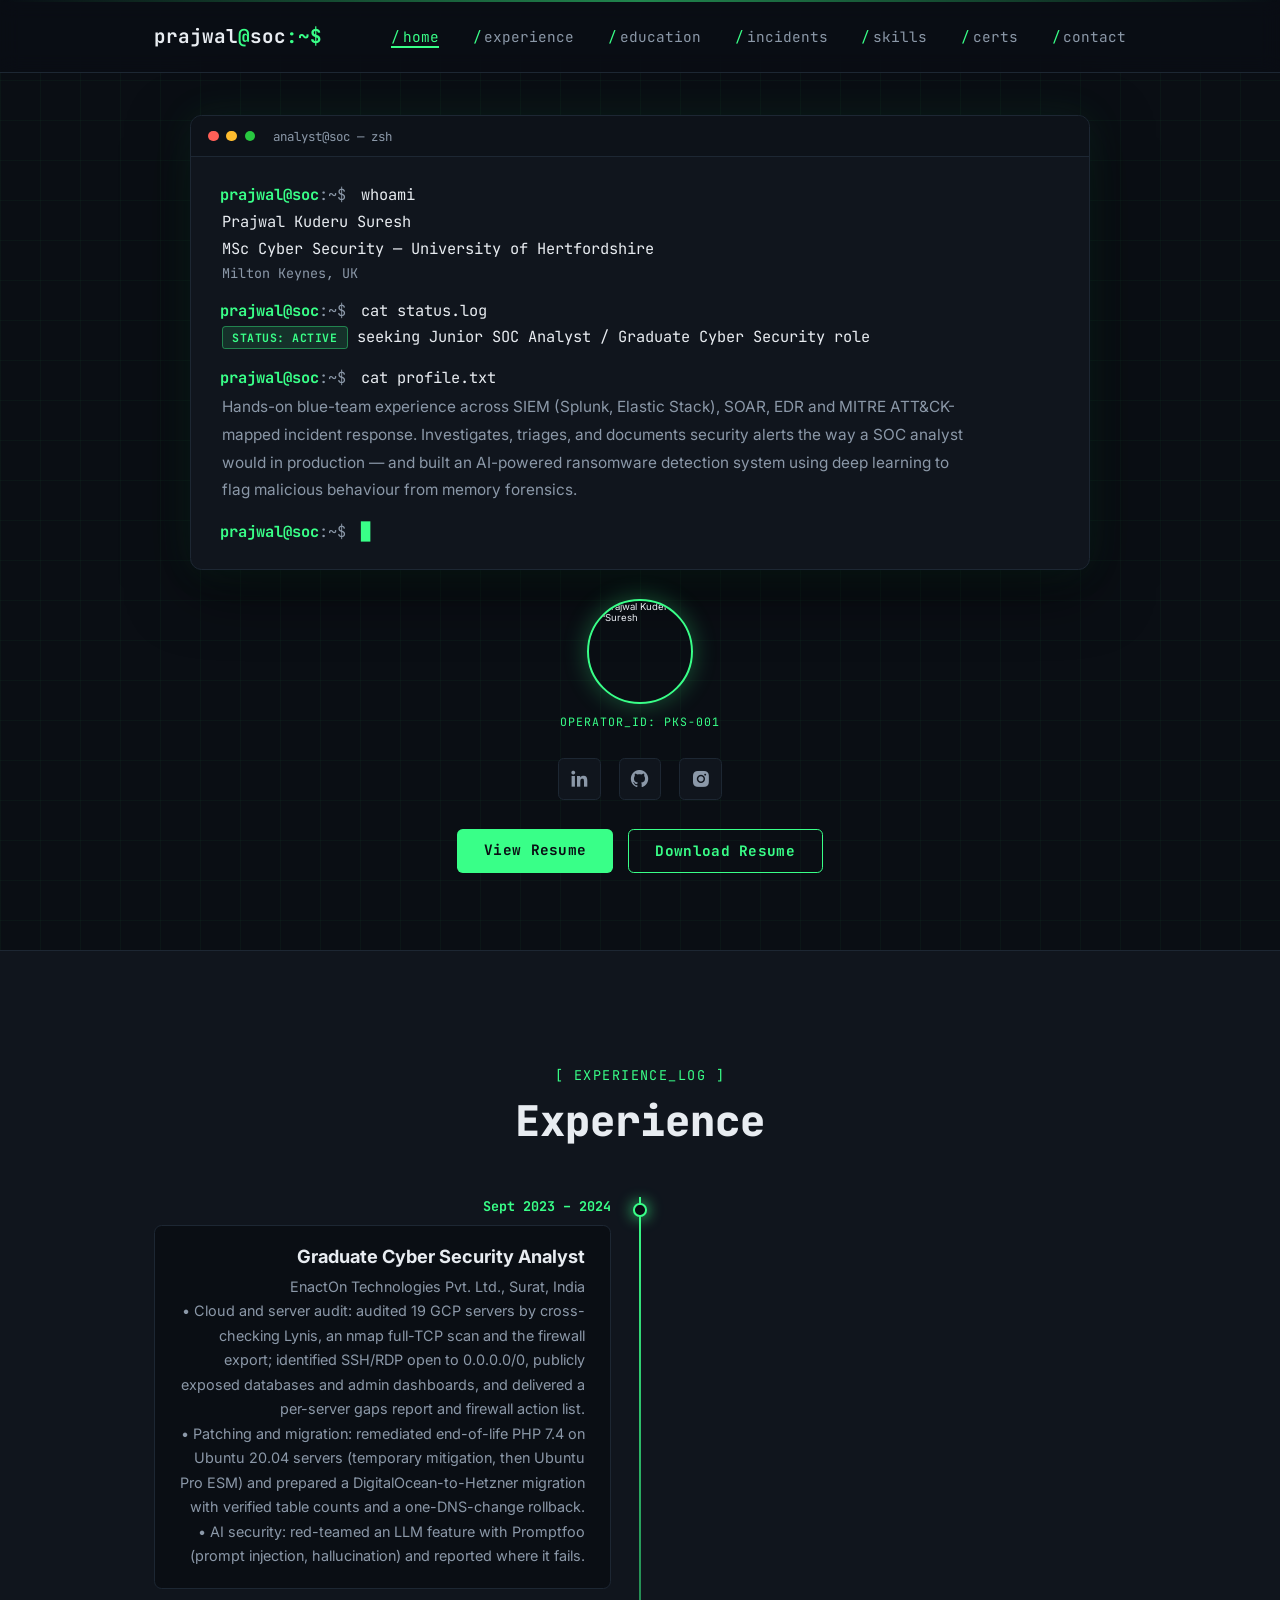
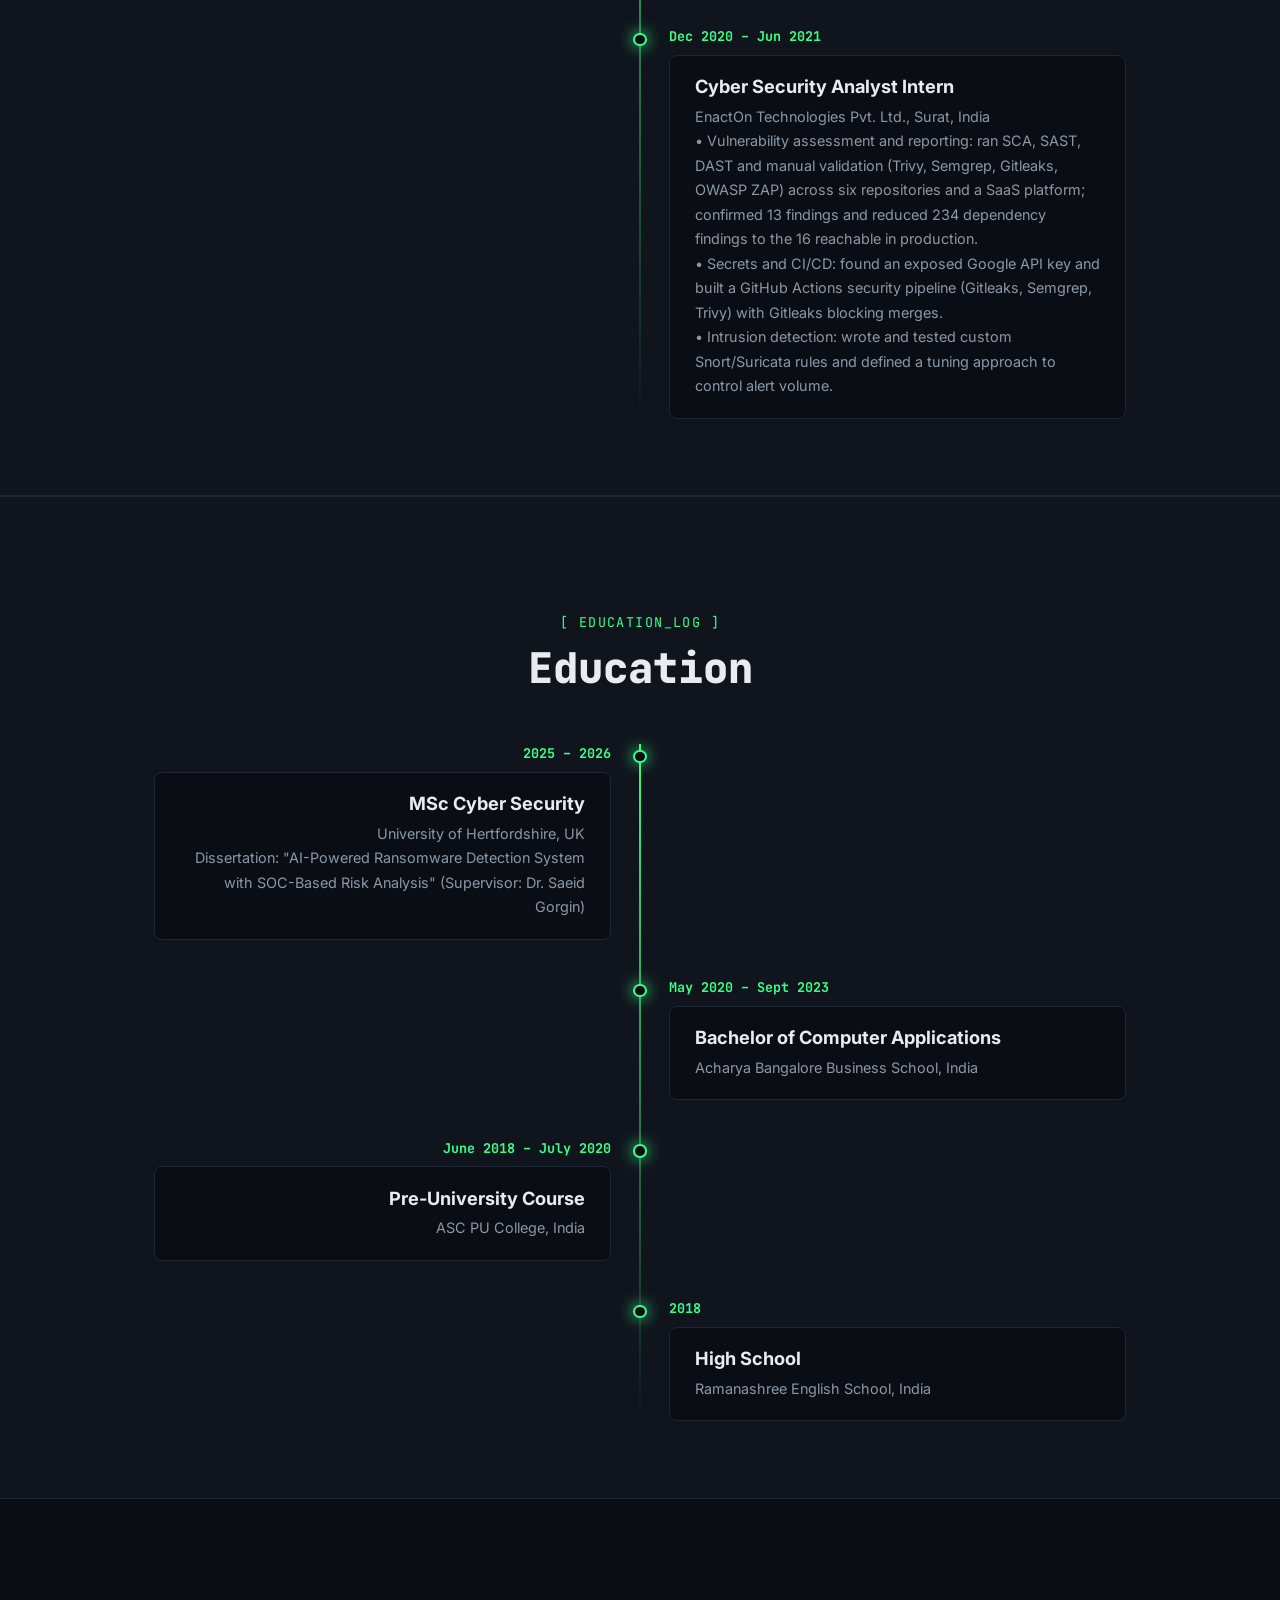
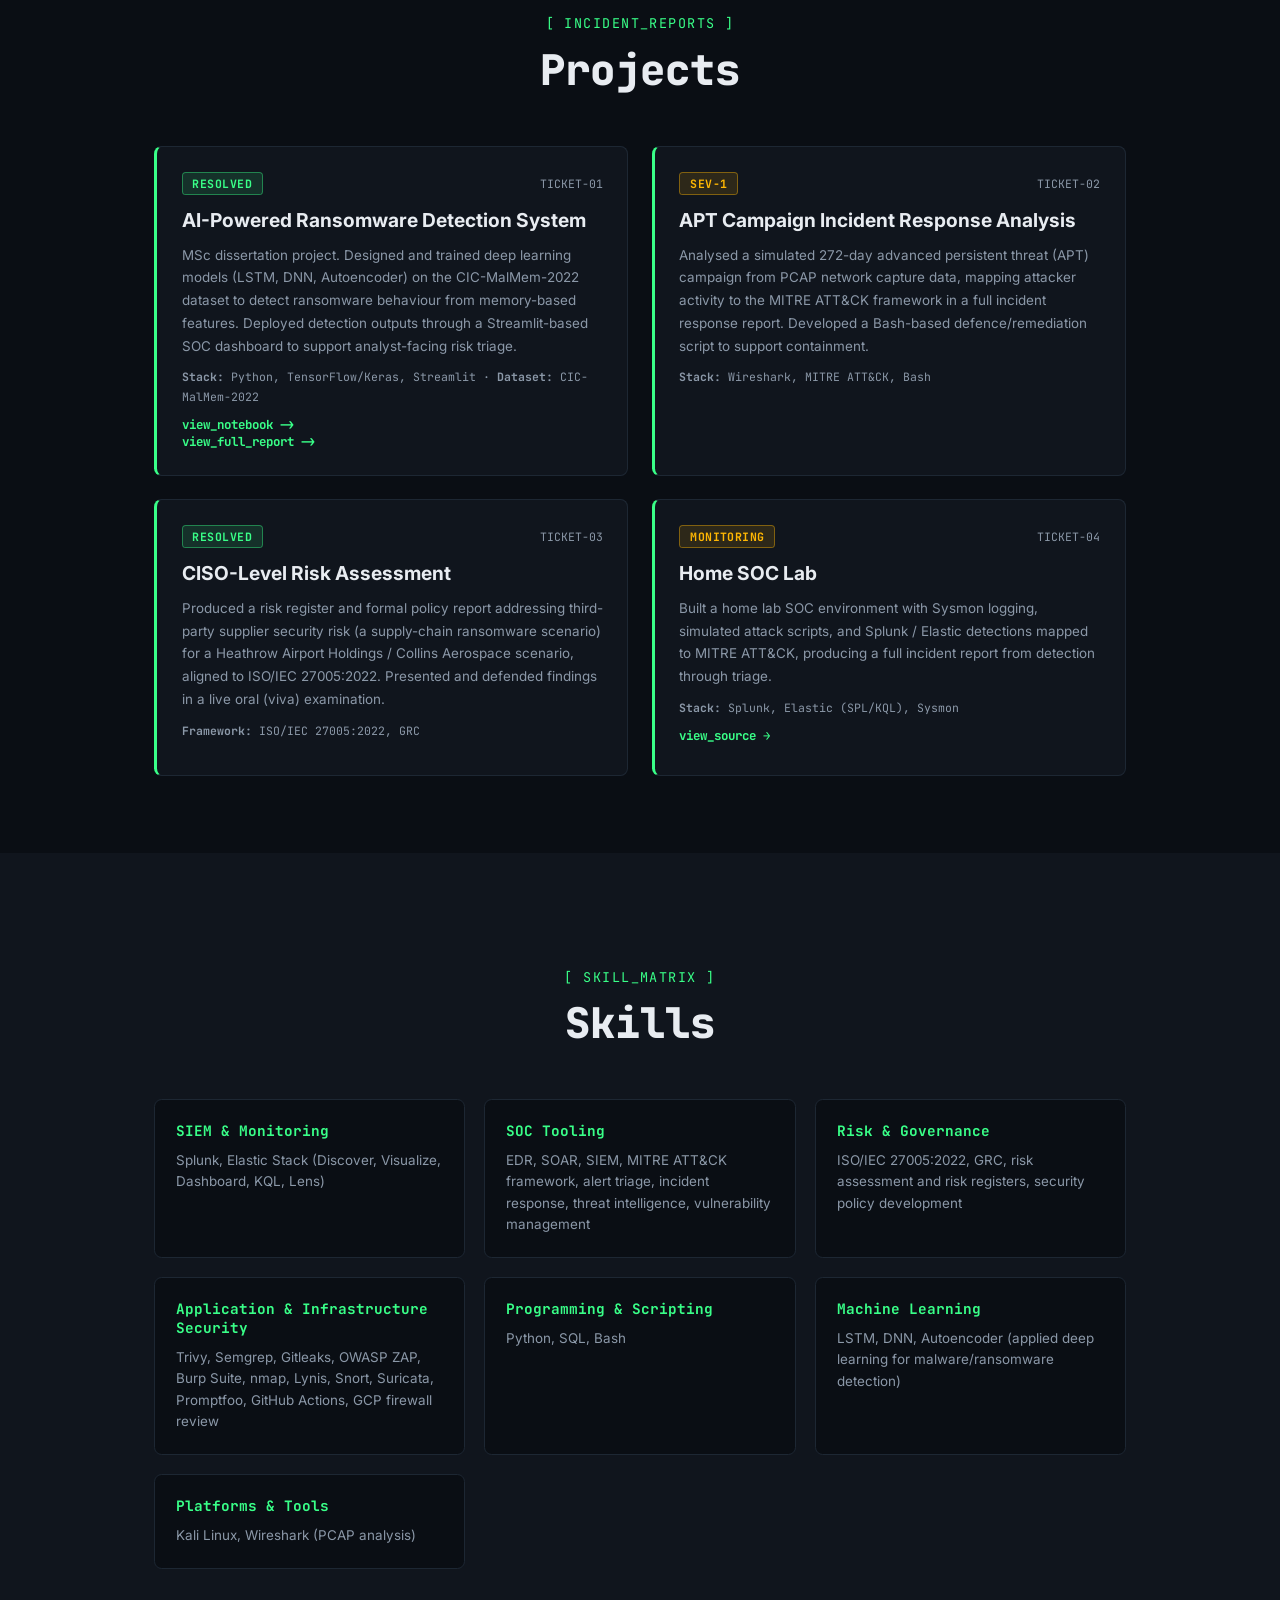
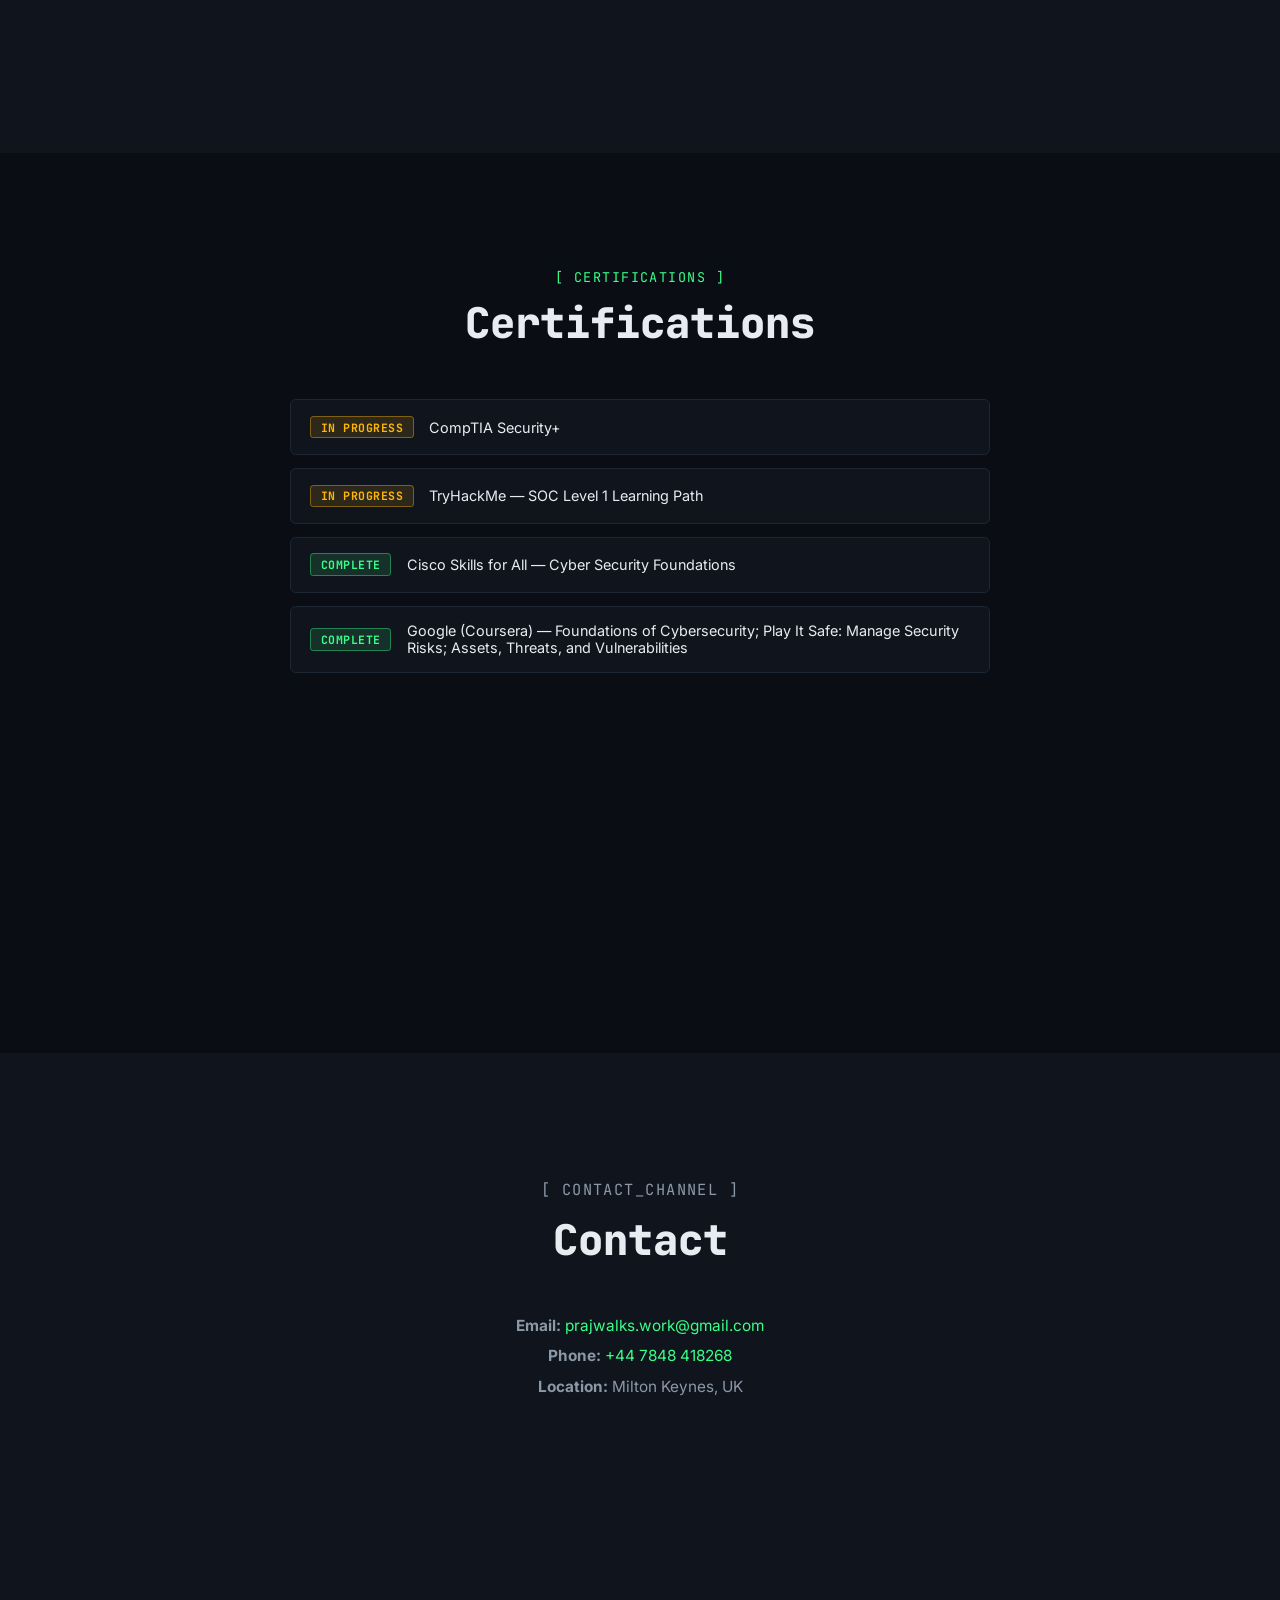
==== commit f7571903: "Update intern role dates Co-Authored-By: Claude Sonnet 5.5 <noreply@anthropic.com> Claude-Session: h" ====
--- a/index.html
+++ b/index.html
@@ -90,7 +90,7 @@
             </div>
             <div class="timeline-item">
                 <div class="timeline-dot"></div>
-                <div class="timeline-date">Jan 2021 – Aug 2023</div>
+                <div class="timeline-date">Dec 2020 – Jun 2021</div>
                 <div class="timeline-content">
                     <h3>Cyber Security Analyst Intern</h3>
                     <p>EnactOn Technologies Pvt. Ltd., Surat, India<br />
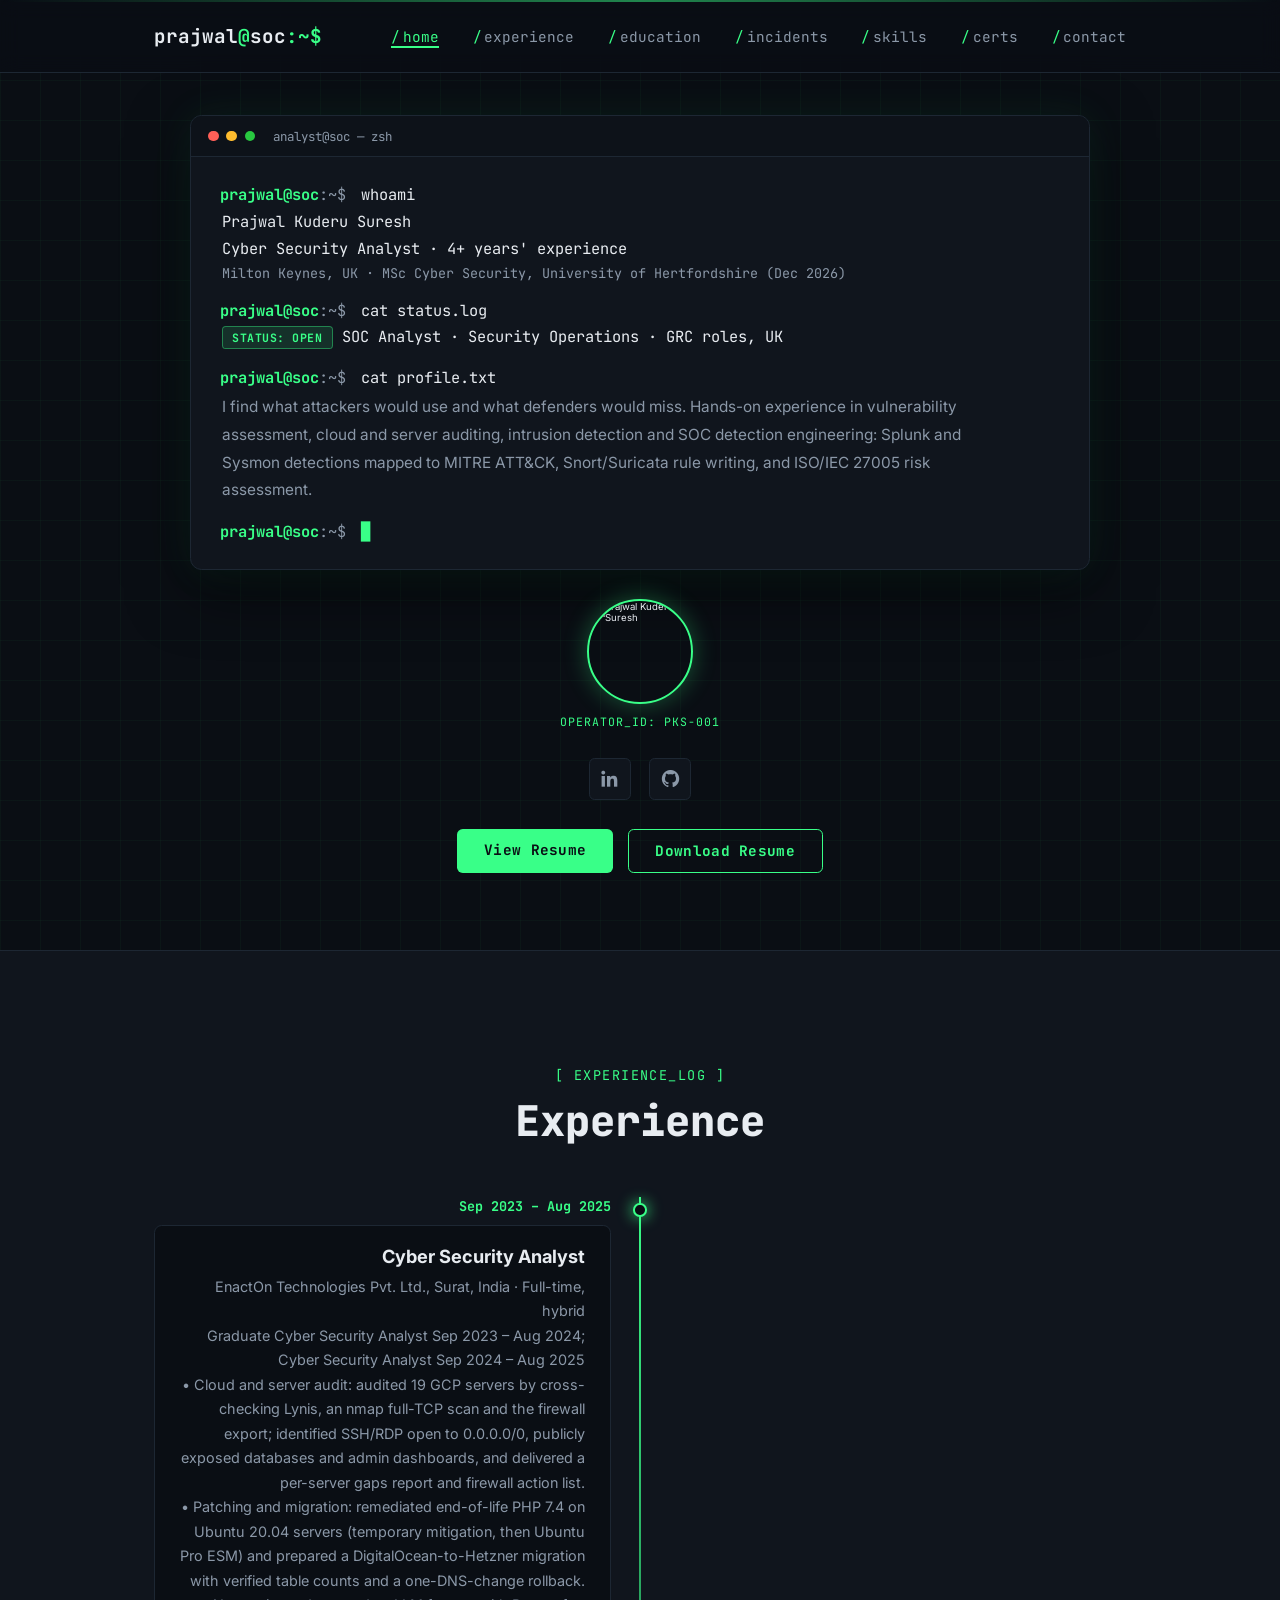
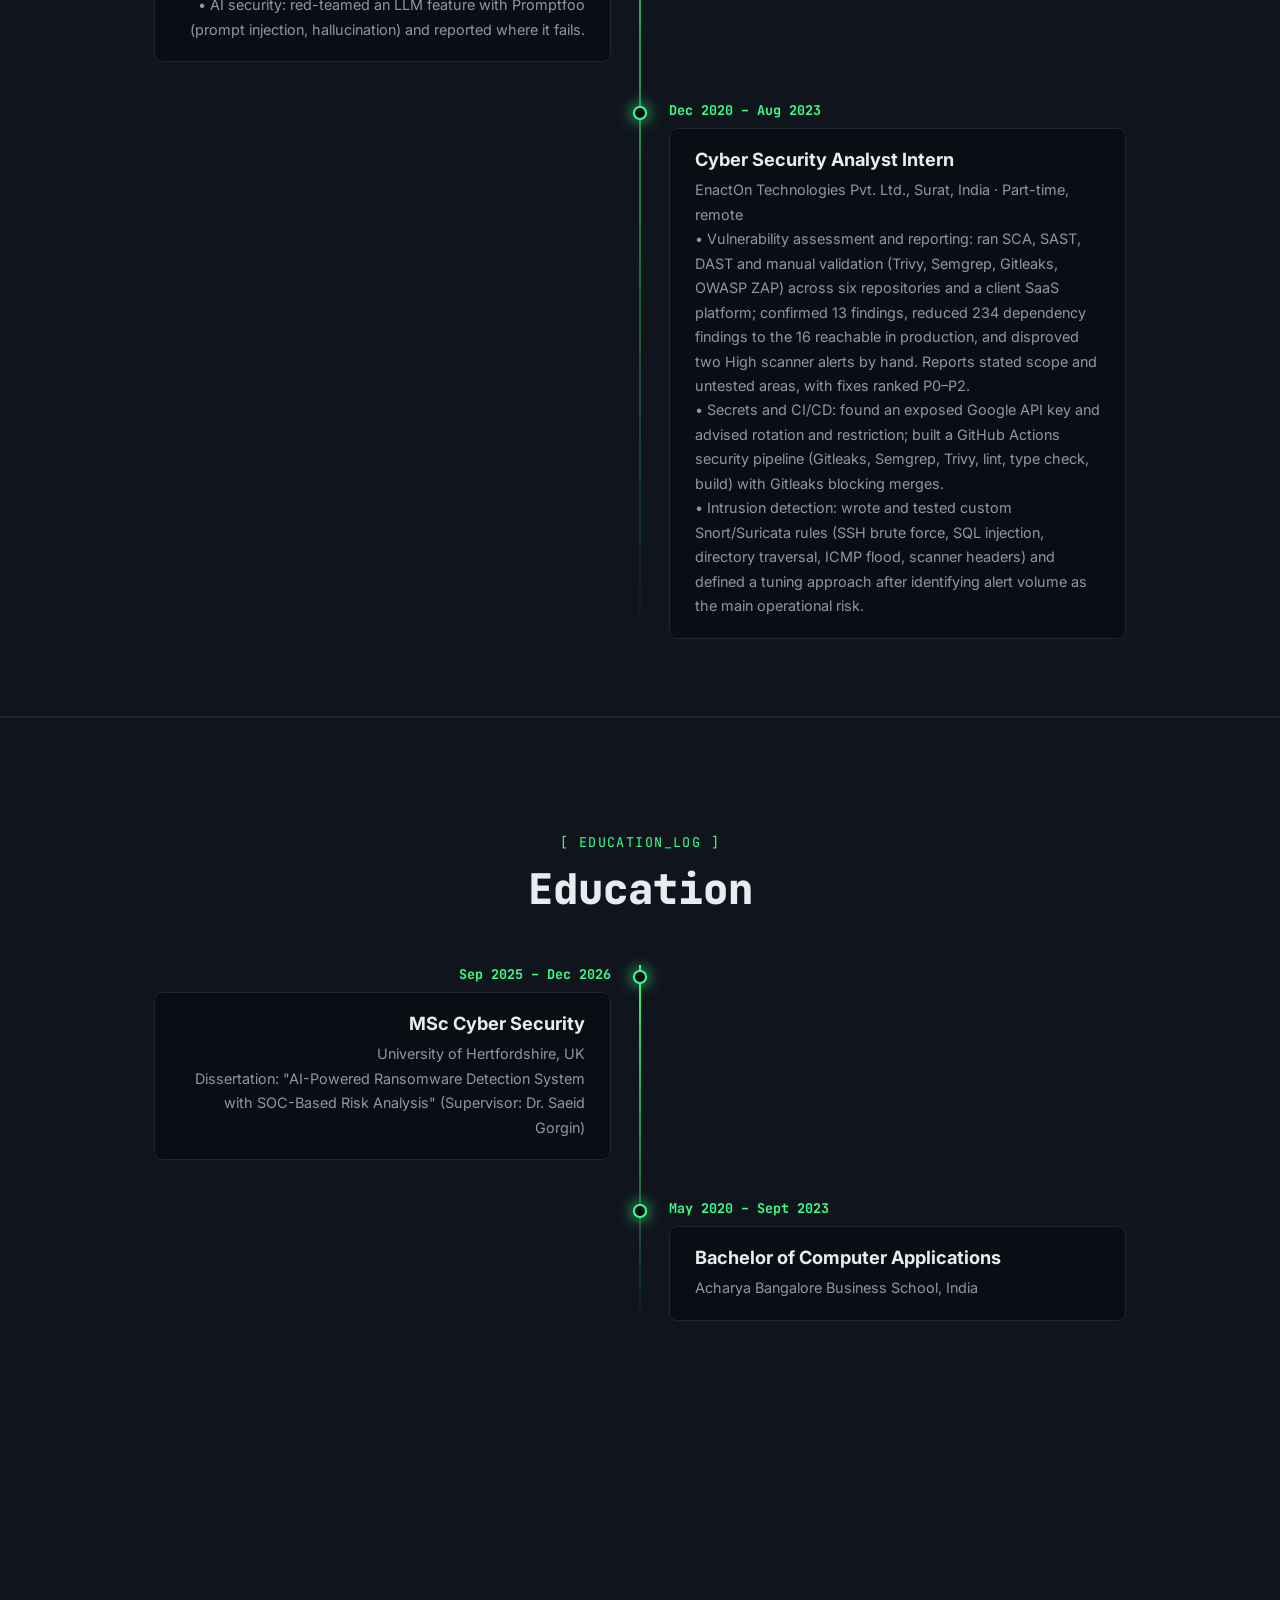
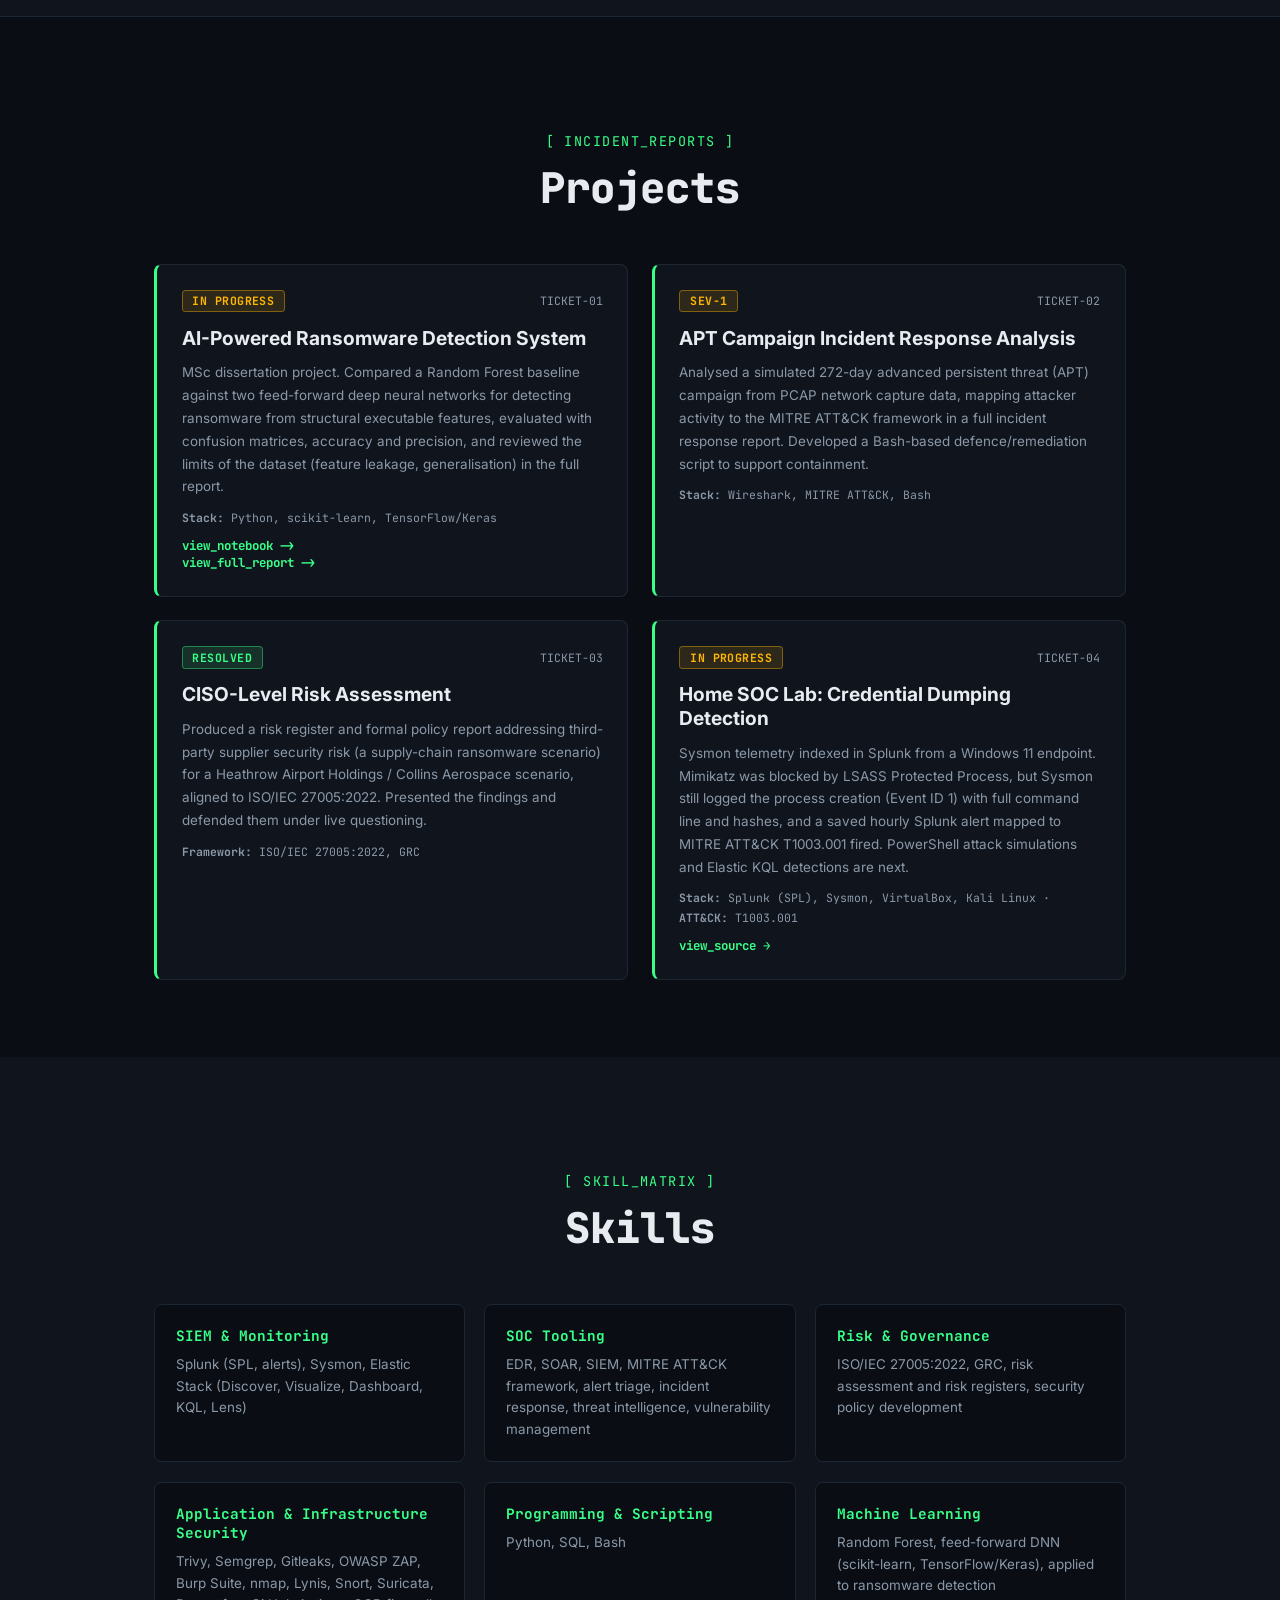
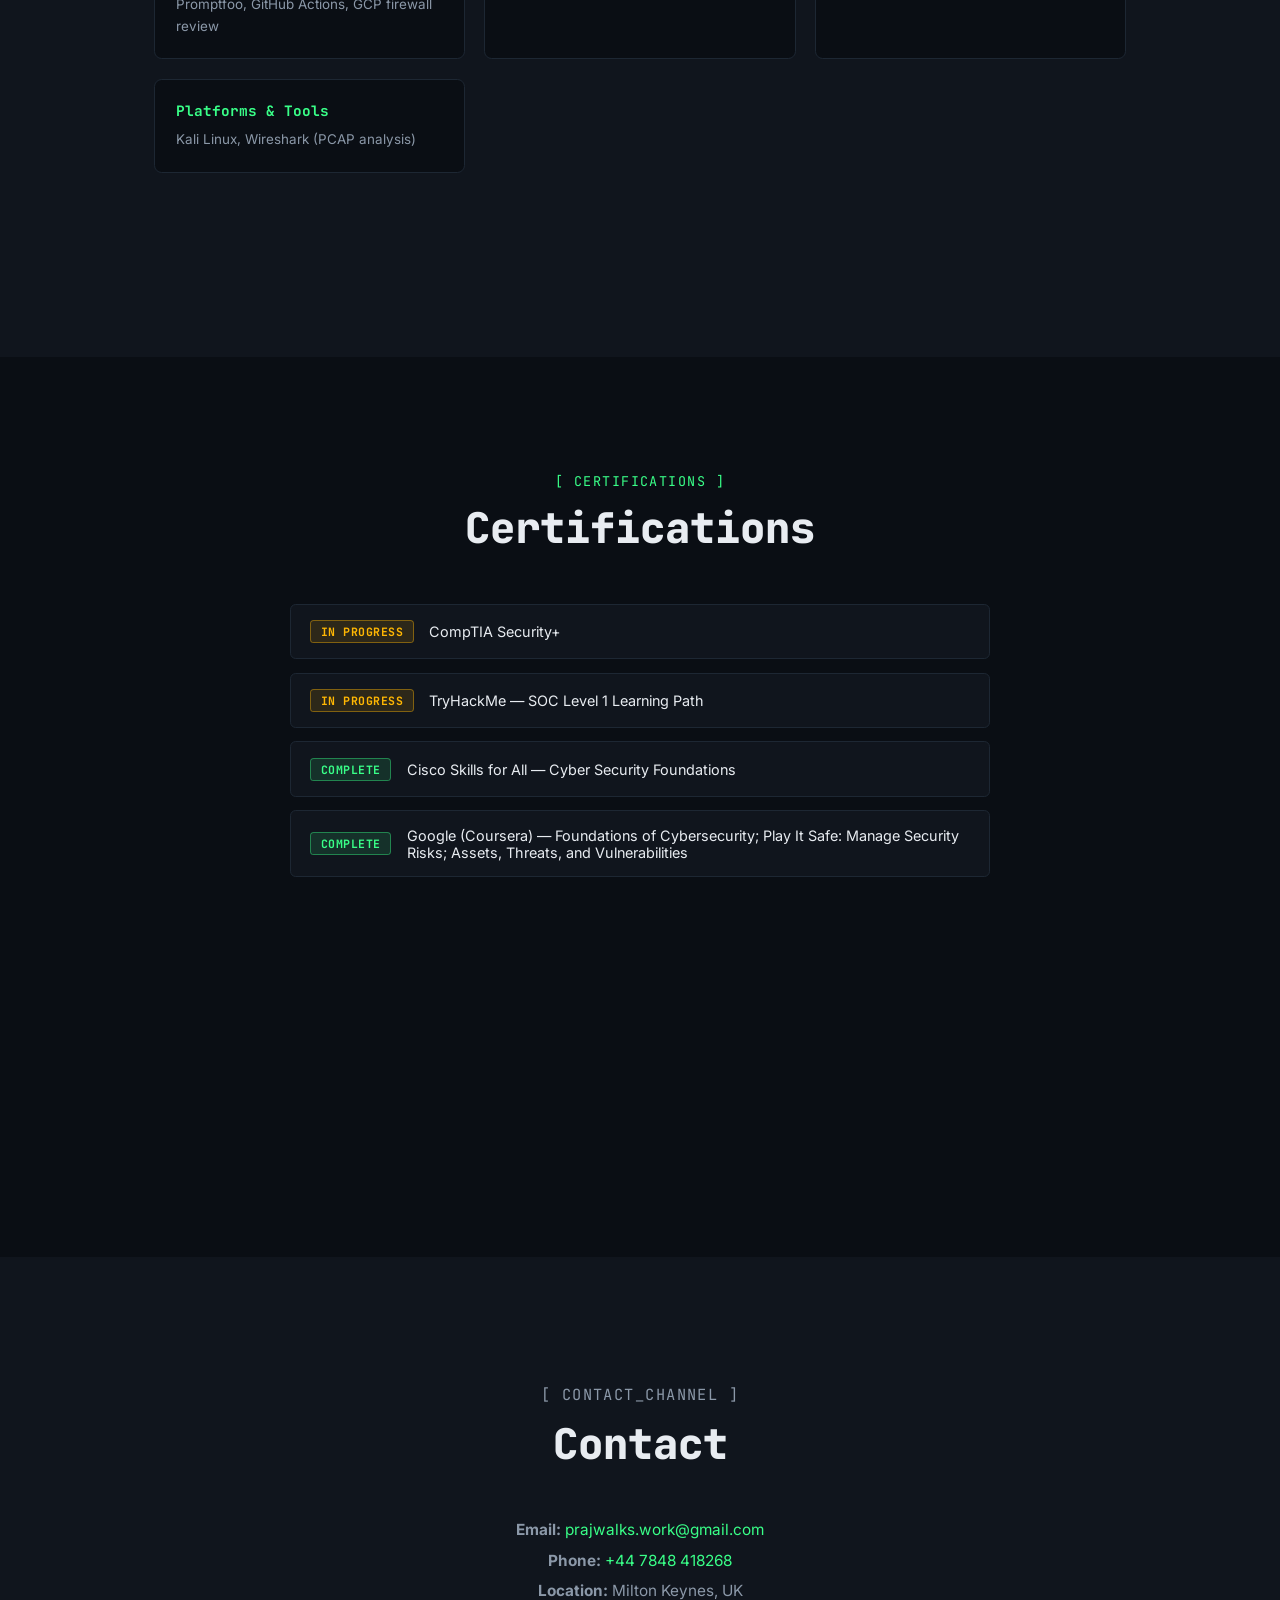
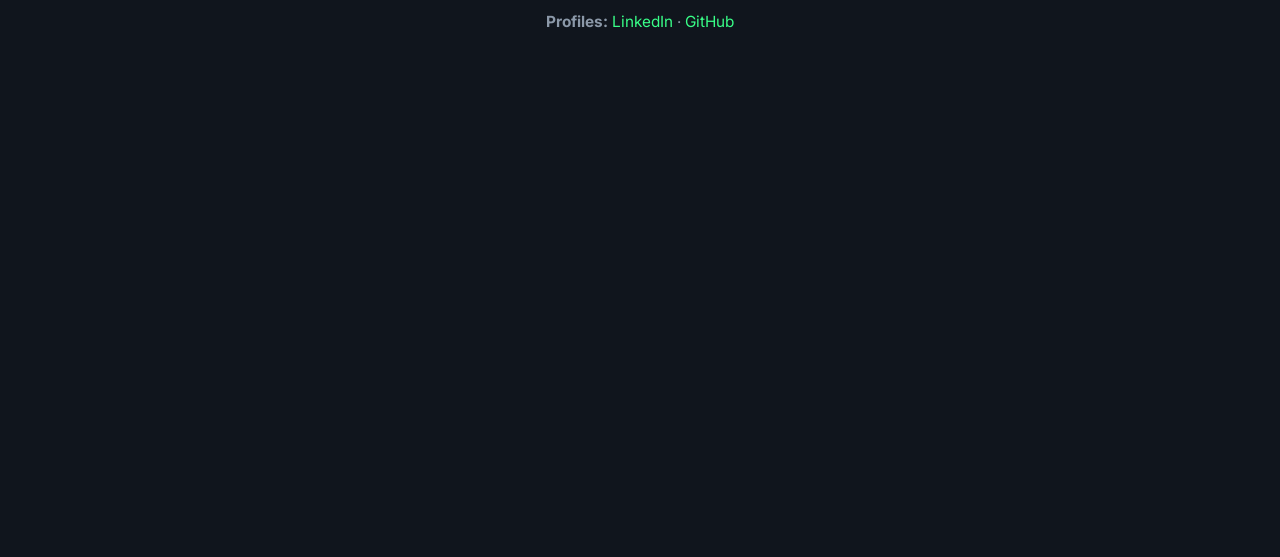
==== commit 82e4d042: "Rework portfolio: experience-led positioning, accuracy fixes - Lead with 4+ years' analyst experienc" ====
--- a/index.html
+++ b/index.html
@@ -3,7 +3,8 @@
 <head>
     <meta charset="UTF-8" />
     <meta name="viewport" content="width=device-width, initial-scale=1.0" />
-    <title>Prajwal Kuderu Suresh | SOC / Cyber Security Analyst</title>
+    <title>Prajwal Kuderu Suresh | Cyber Security Analyst – SOC Detection &amp; Vulnerability Management</title>
+    <meta name="description" content="Cyber security analyst with 4+ years of experience in vulnerability assessment, cloud and server auditing, intrusion detection and SOC detection engineering (Splunk, Sysmon, MITRE ATT&amp;CK, ISO/IEC 27005)." />
     <link rel="stylesheet" href="style.css" />
     <link href='https://unpkg.com/boxicons@2.1.4/css/boxicons.min.css' rel='stylesheet' />
     <link rel="preconnect" href="https://fonts.googleapis.com">
@@ -38,18 +39,18 @@
             <div class="terminal-body">
                 <p class="term-line"><span class="prompt">prajwal@soc</span><span class="path">:~$</span> whoami</p>
                 <p class="term-out">Prajwal Kuderu Suresh</p>
-                <p class="term-out">MSc Cyber Security — University of Hertfordshire</p>
-                <p class="term-out term-muted">Milton Keynes, UK</p>
+                <p class="term-out">Cyber Security Analyst · 4+ years' experience</p>
+                <p class="term-out term-muted">Milton Keynes, UK · MSc Cyber Security, University of Hertfordshire (Dec 2026)</p>
 
                 <p class="term-line"><span class="prompt">prajwal@soc</span><span class="path">:~$</span> cat status.log</p>
-                <p class="term-out"><span class="badge badge-green">STATUS: ACTIVE</span> seeking Junior SOC Analyst / Graduate Cyber Security role</p>
+                <p class="term-out"><span class="badge badge-green">STATUS: OPEN</span> SOC Analyst · Security Operations · GRC roles, UK</p>
 
                 <p class="term-line"><span class="prompt">prajwal@soc</span><span class="path">:~$</span> cat profile.txt</p>
-                <p class="term-out term-body">Hands-on blue-team experience across SIEM (Splunk, Elastic Stack), SOAR, EDR
-                    and MITRE ATT&CK-mapped incident response. Investigates, triages, and
-                    documents security alerts the way a SOC analyst would in production —
-                    and built an AI-powered ransomware detection system using deep learning
-                    to flag malicious behaviour from memory forensics.</p>
+                <p class="term-out term-body">I find what attackers would use and what defenders would miss.
+                    Hands-on experience in vulnerability assessment, cloud and server auditing,
+                    intrusion detection and SOC detection engineering: Splunk and Sysmon
+                    detections mapped to MITRE ATT&CK, Snort/Suricata rule writing, and
+                    ISO/IEC 27005 risk assessment.</p>
 
                 <p class="term-line"><span class="prompt">prajwal@soc</span><span class="path">:~$</span> <span class="cursor-blink">█</span></p>
             </div>
@@ -62,8 +63,7 @@
 
         <div class="social-icons">
             <a href="https://www.linkedin.com/in/prajwal-kuderu-suresh" target="_blank"><i class='bx bxl-linkedin'></i></a>
-            <a href="https://github.com/Prajwallsk" target="_blank"><i class='bx bxl-github'></i></a>
-            <a href="https://www.instagram.com/prajwall_sk?igsh=MTV5Y3A3N3BuMHhjYQ%3D%3D&utm_source=qr" target="_blank"><i class='bx bxl-instagram-alt'></i></a>
+            <a href="https://github.com/prajwal-kudedrusuresh" target="_blank" rel="noopener"><i class='bx bxl-github'></i></a>
         </div>
 
         <div class="btn-group">
@@ -79,10 +79,11 @@
         <div class="timeline-items">
             <div class="timeline-item">
                 <div class="timeline-dot"></div>
-                <div class="timeline-date">Sept 2023 – 2024</div>
-                <div class="timeline-content">
-                    <h3>Graduate Cyber Security Analyst</h3>
-                    <p>EnactOn Technologies Pvt. Ltd., Surat, India<br />
+                <div class="timeline-date">Sep 2023 – Aug 2025</div>
+                <div class="timeline-content">
+                    <h3>Cyber Security Analyst</h3>
+                    <p>EnactOn Technologies Pvt. Ltd., Surat, India · Full-time, hybrid<br />
+                        Graduate Cyber Security Analyst Sep 2023 – Aug 2024; Cyber Security Analyst Sep 2024 – Aug 2025<br />
                         • Cloud and server audit: audited 19 GCP servers by cross-checking Lynis, an nmap full-TCP scan and the firewall export; identified SSH/RDP open to 0.0.0.0/0, publicly exposed databases and admin dashboards, and delivered a per-server gaps report and firewall action list.<br />
                         • Patching and migration: remediated end-of-life PHP 7.4 on Ubuntu 20.04 servers (temporary mitigation, then Ubuntu Pro ESM) and prepared a DigitalOcean-to-Hetzner migration with verified table counts and a one-DNS-change rollback.<br />
                         • AI security: red-teamed an LLM feature with Promptfoo (prompt injection, hallucination) and reported where it fails.</p>
@@ -90,13 +91,13 @@
             </div>
             <div class="timeline-item">
                 <div class="timeline-dot"></div>
-                <div class="timeline-date">Dec 2020 – Jun 2021</div>
+                <div class="timeline-date">Dec 2020 – Aug 2023</div>
                 <div class="timeline-content">
                     <h3>Cyber Security Analyst Intern</h3>
-                    <p>EnactOn Technologies Pvt. Ltd., Surat, India<br />
-                        • Vulnerability assessment and reporting: ran SCA, SAST, DAST and manual validation (Trivy, Semgrep, Gitleaks, OWASP ZAP) across six repositories and a SaaS platform; confirmed 13 findings and reduced 234 dependency findings to the 16 reachable in production.<br />
-                        • Secrets and CI/CD: found an exposed Google API key and built a GitHub Actions security pipeline (Gitleaks, Semgrep, Trivy) with Gitleaks blocking merges.<br />
-                        • Intrusion detection: wrote and tested custom Snort/Suricata rules and defined a tuning approach to control alert volume.</p>
+                    <p>EnactOn Technologies Pvt. Ltd., Surat, India · Part-time, remote<br />
+                        • Vulnerability assessment and reporting: ran SCA, SAST, DAST and manual validation (Trivy, Semgrep, Gitleaks, OWASP ZAP) across six repositories and a client SaaS platform; confirmed 13 findings, reduced 234 dependency findings to the 16 reachable in production, and disproved two High scanner alerts by hand. Reports stated scope and untested areas, with fixes ranked P0–P2.<br />
+                        • Secrets and CI/CD: found an exposed Google API key and advised rotation and restriction; built a GitHub Actions security pipeline (Gitleaks, Semgrep, Trivy, lint, type check, build) with Gitleaks blocking merges.<br />
+                        • Intrusion detection: wrote and tested custom Snort/Suricata rules (SSH brute force, SQL injection, directory traversal, ICMP flood, scanner headers) and defined a tuning approach after identifying alert volume as the main operational risk.</p>
                 </div>
             </div>
         </div>
@@ -109,7 +110,7 @@
         <div class="timeline-items">
             <div class="timeline-item">
                 <div class="timeline-dot"></div>
-                <div class="timeline-date">2025 – 2026</div>
+                <div class="timeline-date">Sep 2025 – Dec 2026</div>
                 <div class="timeline-content">
                     <h3>MSc Cyber Security</h3>
                     <p>University of Hertfordshire, UK<br />
@@ -125,22 +126,6 @@
                     <p>Acharya Bangalore Business School, India</p>
                 </div>
             </div>
-            <div class="timeline-item">
-                <div class="timeline-dot"></div>
-                <div class="timeline-date">June 2018 – July 2020</div>
-                <div class="timeline-content">
-                    <h3>Pre-University Course</h3>
-                    <p>ASC PU College, India</p>
-                </div>
-            </div>
-            <div class="timeline-item">
-                <div class="timeline-dot"></div>
-                <div class="timeline-date">2018</div>
-                <div class="timeline-content">
-                    <h3>High School</h3>
-                    <p>Ramanashree English School, India</p>
-                </div>
-            </div>
         </div>
     </section>
 
@@ -150,14 +135,15 @@
         <div class="project-items">
             <div class="project-item">
                 <div class="ticket-head">
-                    <span class="badge badge-green">RESOLVED</span>
+                    <span class="badge badge-amber">IN PROGRESS</span>
                     <span class="ticket-id">TICKET-01</span>
                 </div>
                 <h3>AI-Powered Ransomware Detection System</h3>
-                <p>MSc dissertation project. Designed and trained deep learning models (LSTM, DNN, Autoencoder) on
-                    the CIC-MalMem-2022 dataset to detect ransomware behaviour from memory-based features. Deployed
-                    detection outputs through a Streamlit-based SOC dashboard to support analyst-facing risk triage.</p>
-                <p class="ticket-meta"><strong>Stack:</strong> Python, TensorFlow/Keras, Streamlit · <strong>Dataset:</strong> CIC-MalMem-2022</p>
+                <p>MSc dissertation project. Compared a Random Forest baseline against two feed-forward deep neural
+                    networks for detecting ransomware from structural executable features, evaluated with confusion
+                    matrices, accuracy and precision, and reviewed the limits of the dataset (feature leakage,
+                    generalisation) in the full report.</p>
+                <p class="ticket-meta"><strong>Stack:</strong> Python, scikit-learn, TensorFlow/Keras</p>
                 <a href="projects/ransomware-detection-notebook.html" target="_blank" class="ticket-link">view_notebook -></a>
                 <br>
                 <a href="projects/ransomware-detection-report.pdf" target="_blank" class="ticket-link">view_full_report -></a>
@@ -181,21 +167,22 @@
                 <h3>CISO-Level Risk Assessment</h3>
                 <p>Produced a risk register and formal policy report addressing third-party supplier security risk
                     (a supply-chain ransomware scenario) for a Heathrow Airport Holdings / Collins Aerospace
-                    scenario, aligned to ISO/IEC 27005:2022. Presented and defended findings in a live oral (viva)
-                    examination.</p>
+                    scenario, aligned to ISO/IEC 27005:2022. Presented the findings and defended them under live
+                    questioning.</p>
                 <p class="ticket-meta"><strong>Framework:</strong> ISO/IEC 27005:2022, GRC</p>
             </div>
             <div class="project-item">
                 <div class="ticket-head">
-                    <span class="badge badge-amber">MONITORING</span>
+                    <span class="badge badge-amber">IN PROGRESS</span>
                     <span class="ticket-id">TICKET-04</span>
                 </div>
-                <h3>Home SOC Lab</h3>
-                <p>Built a home lab SOC environment with Sysmon logging, simulated attack scripts, and Splunk /
-                    Elastic detections mapped to MITRE ATT&CK, producing a full incident report from
-                    detection through triage.</p>
-                <p class="ticket-meta"><strong>Stack:</strong> Splunk, Elastic (SPL/KQL), Sysmon</p>
-                <a href="https://github.com/Prajwallsk" target="_blank" class="ticket-link">view_source →</a>
+                <h3>Home SOC Lab: Credential Dumping Detection</h3>
+                <p>Sysmon telemetry indexed in Splunk from a Windows 11 endpoint. Mimikatz was blocked by LSASS
+                    Protected Process, but Sysmon still logged the process creation (Event ID 1) with full command
+                    line and hashes, and a saved hourly Splunk alert mapped to MITRE ATT&CK T1003.001 fired.
+                    PowerShell attack simulations and Elastic KQL detections are next.</p>
+                <p class="ticket-meta"><strong>Stack:</strong> Splunk (SPL), Sysmon, VirtualBox, Kali Linux · <strong>ATT&CK:</strong> T1003.001</p>
+                <a href="https://github.com/prajwal-kudedrusuresh/home-soc-lab" target="_blank" rel="noopener" class="ticket-link">view_source →</a>
             </div>
         </div>
     </section>
@@ -206,7 +193,7 @@
         <div class="skills-grid">
             <div class="skill-card">
                 <h4>SIEM & Monitoring</h4>
-                <p>Splunk, Elastic Stack (Discover, Visualize, Dashboard, KQL, Lens)</p>
+                <p>Splunk (SPL, alerts), Sysmon, Elastic Stack (Discover, Visualize, Dashboard, KQL, Lens)</p>
             </div>
             <div class="skill-card">
                 <h4>SOC Tooling</h4>
@@ -226,7 +213,7 @@
             </div>
             <div class="skill-card">
                 <h4>Machine Learning</h4>
-                <p>LSTM, DNN, Autoencoder (applied deep learning for malware/ransomware detection)</p>
+                <p>Random Forest, feed-forward DNN (scikit-learn, TensorFlow/Keras), applied to ransomware detection</p>
             </div>
             <div class="skill-card">
                 <h4>Platforms & Tools</h4>
@@ -268,6 +255,10 @@
             <a href="tel:+447848418268">+44 7848 418268</a>
         </p>
         <p><strong>Location:</strong> Milton Keynes, UK</p>
+        <p><strong>Profiles:</strong>
+            <a href="https://www.linkedin.com/in/prajwal-kuderu-suresh" target="_blank" rel="noopener">LinkedIn</a> ·
+            <a href="https://github.com/prajwal-kudedrusuresh" target="_blank" rel="noopener">GitHub</a>
+        </p>
     </section>
 
     <script src="script.js"></script>
--- a/style.css
+++ b/style.css
@@ -367,3 +367,19 @@
     color: var(--green);
     letter-spacing: 0.1rem;
 }
+
+/* Mobile menu (opened by script.js) */
+@media (max-width: 768px) {
+  .navbar.open {
+    display: flex;
+    flex-direction: column;
+    position: absolute;
+    top: 100%;
+    left: 0;
+    right: 0;
+    padding: 1.5rem 5%;
+    background: rgba(8, 12, 10, 0.98);
+    border-bottom: 1px solid var(--green);
+  }
+  .navbar.open a { display: block; margin: 0.8rem 0; }
+}
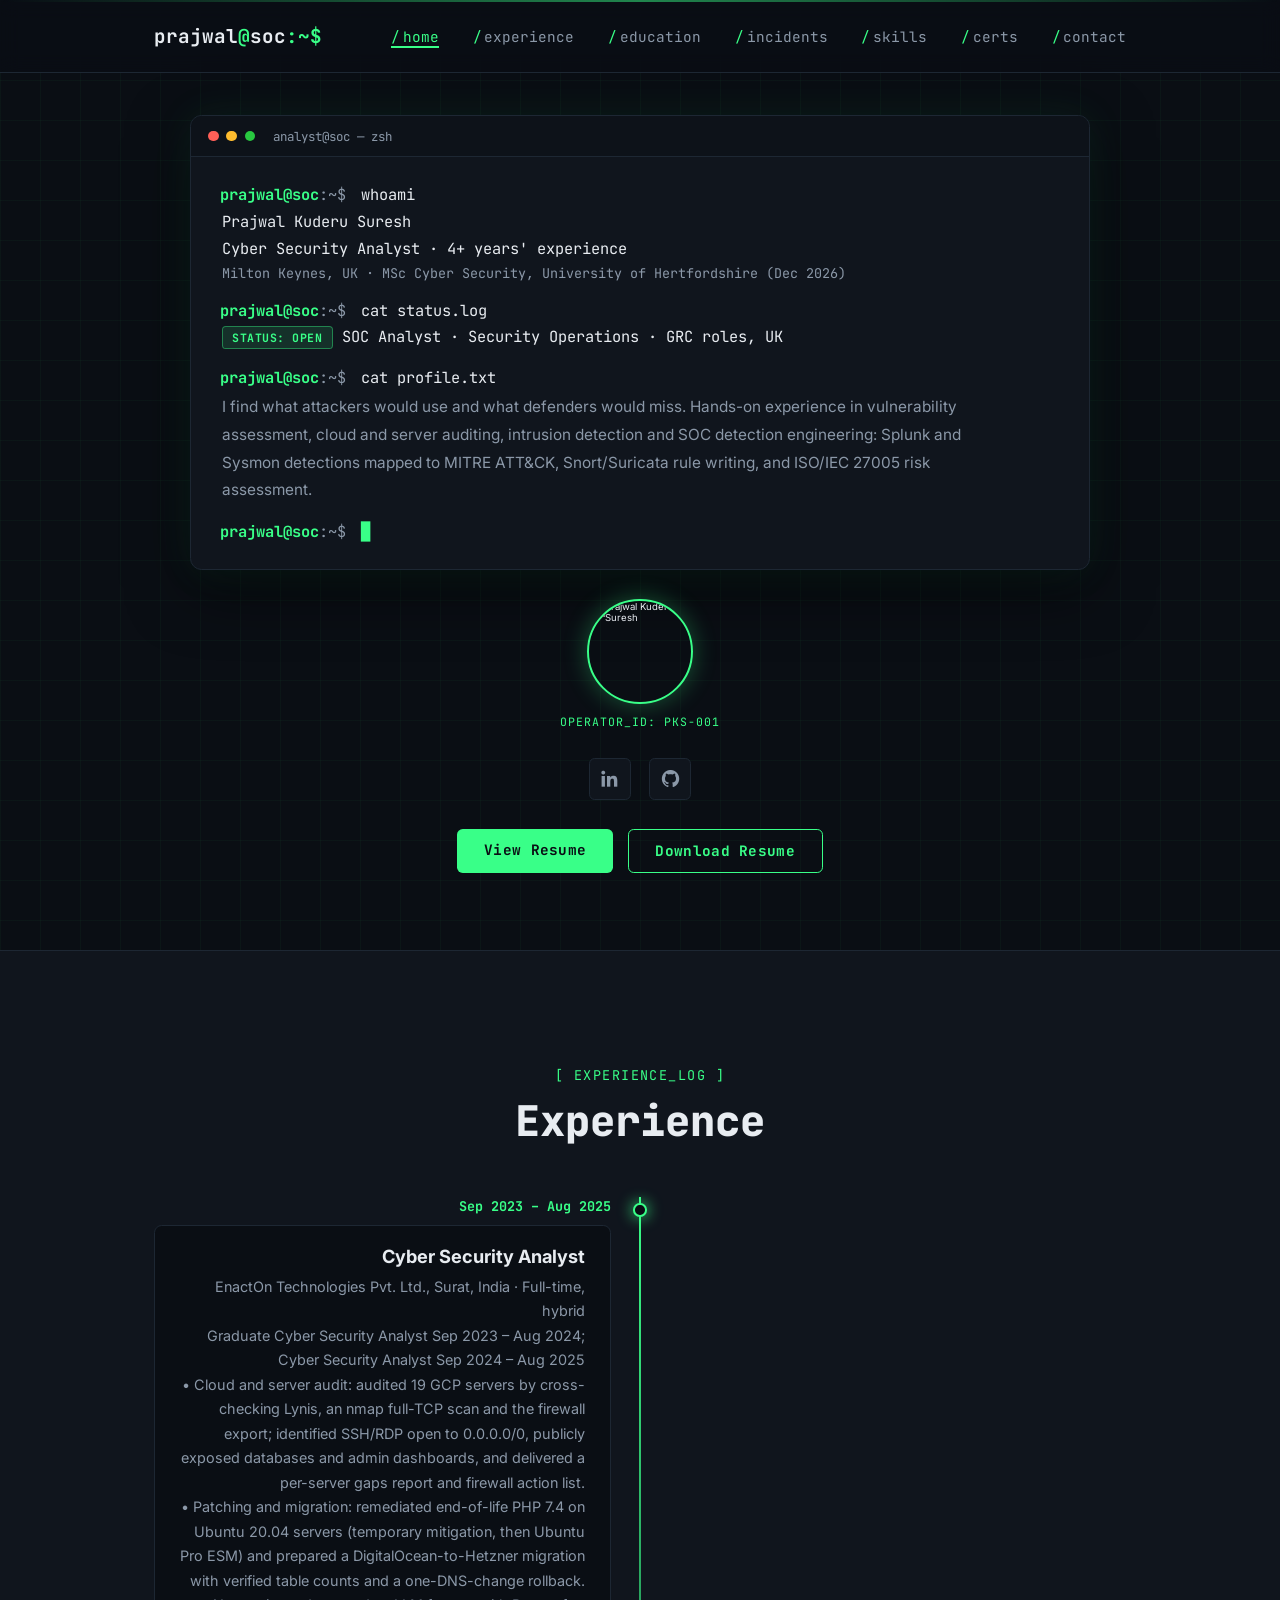
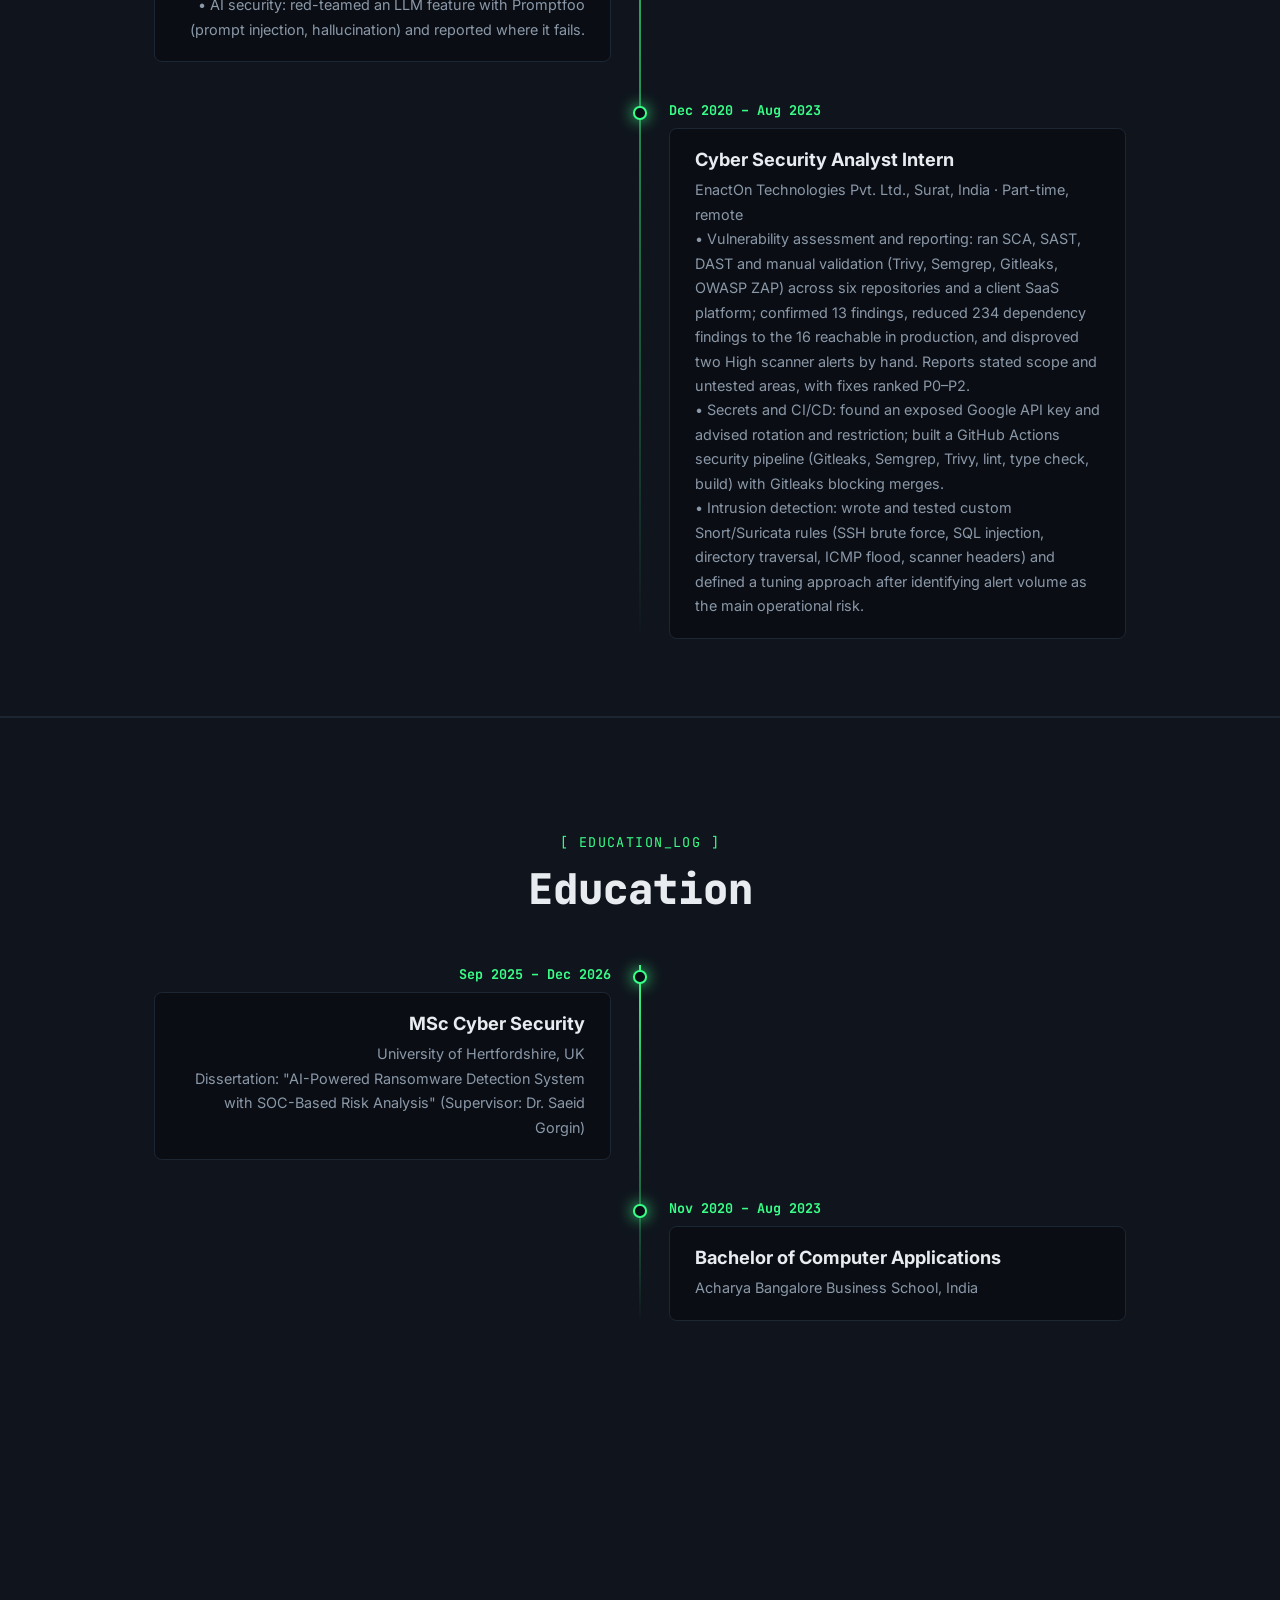
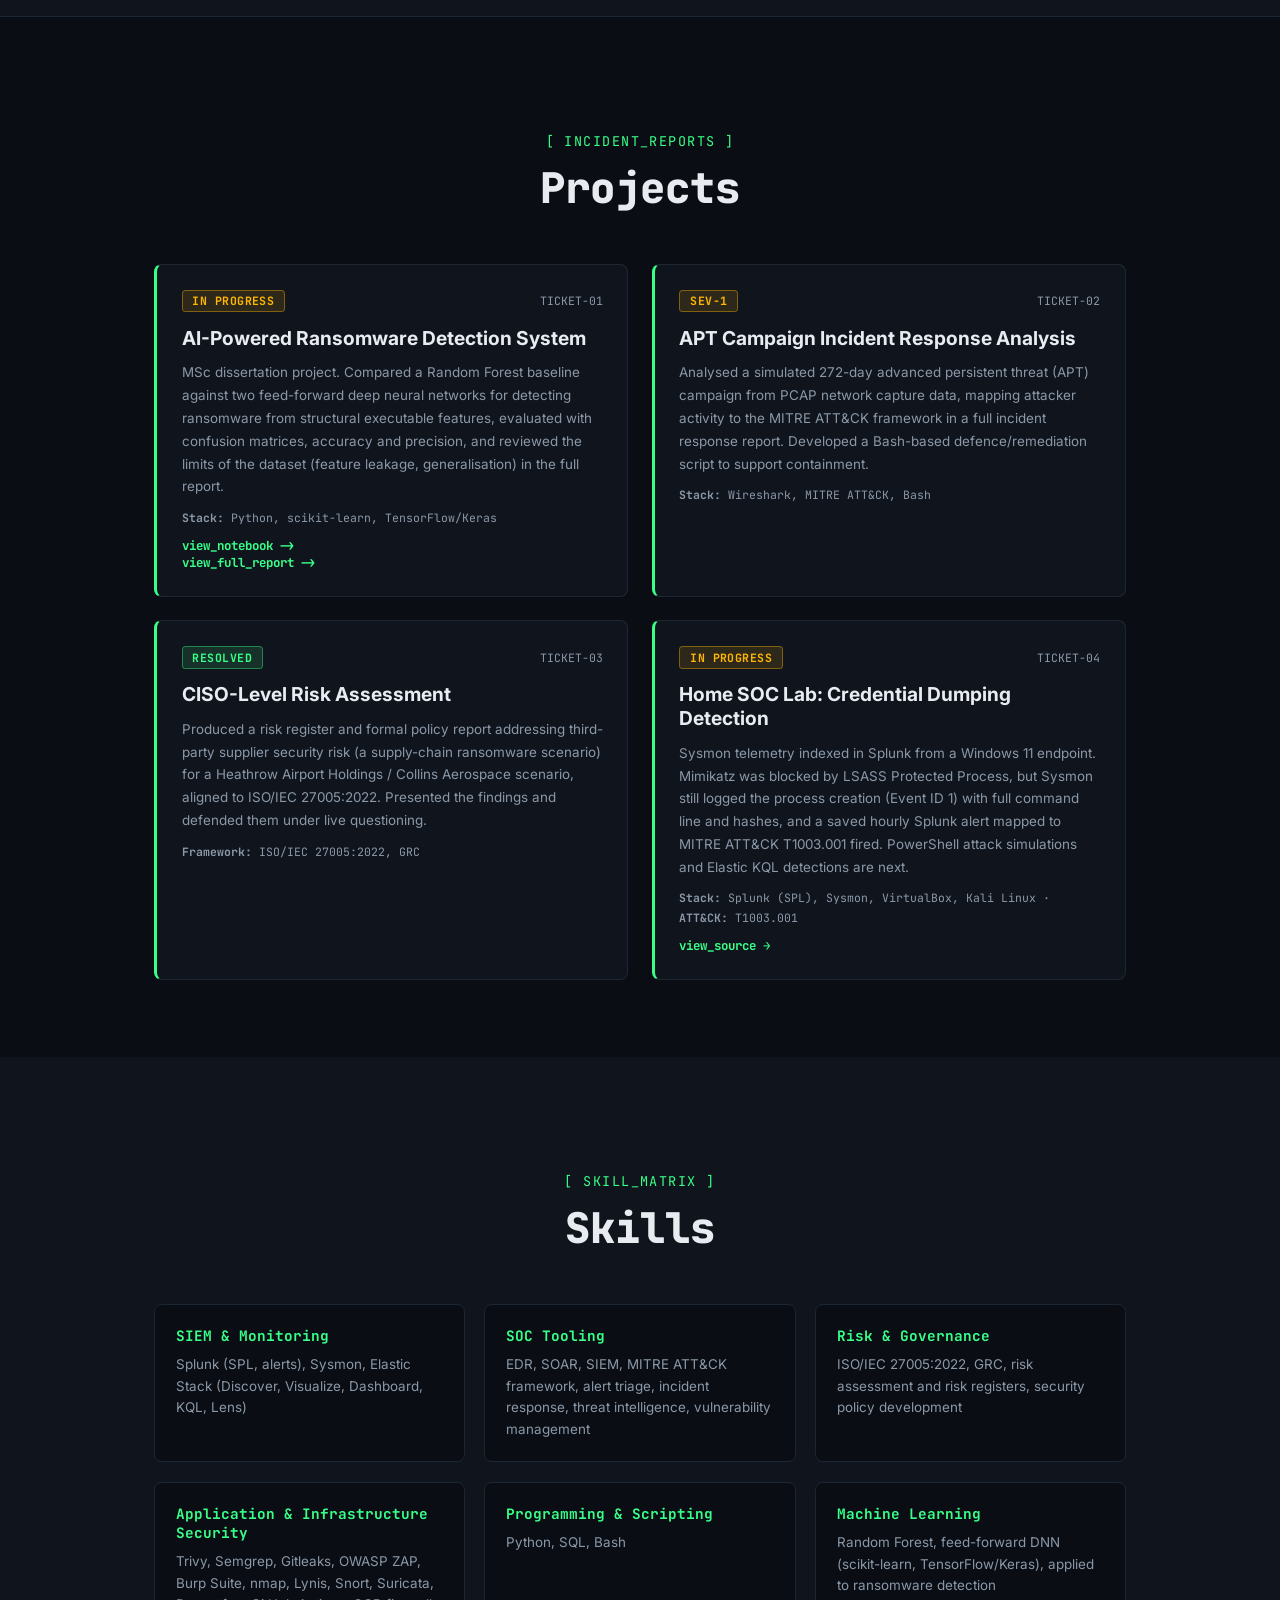
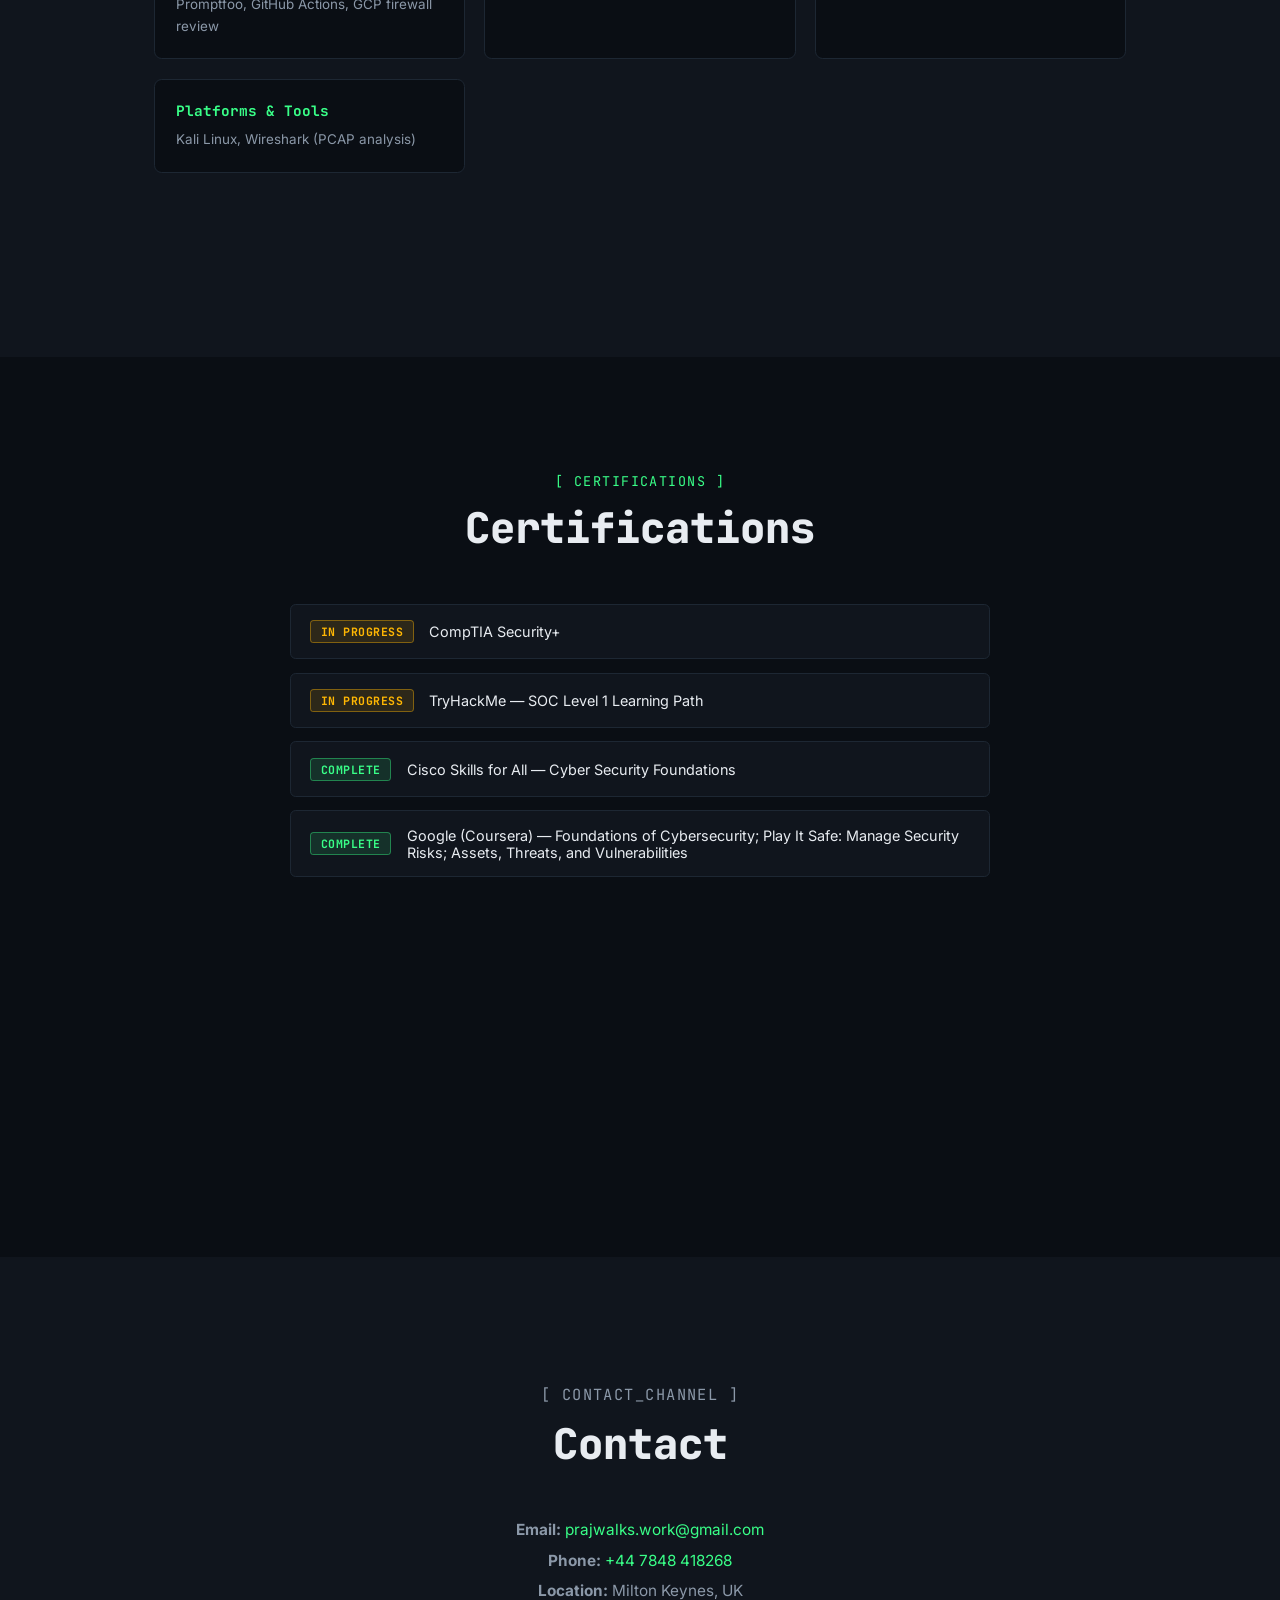
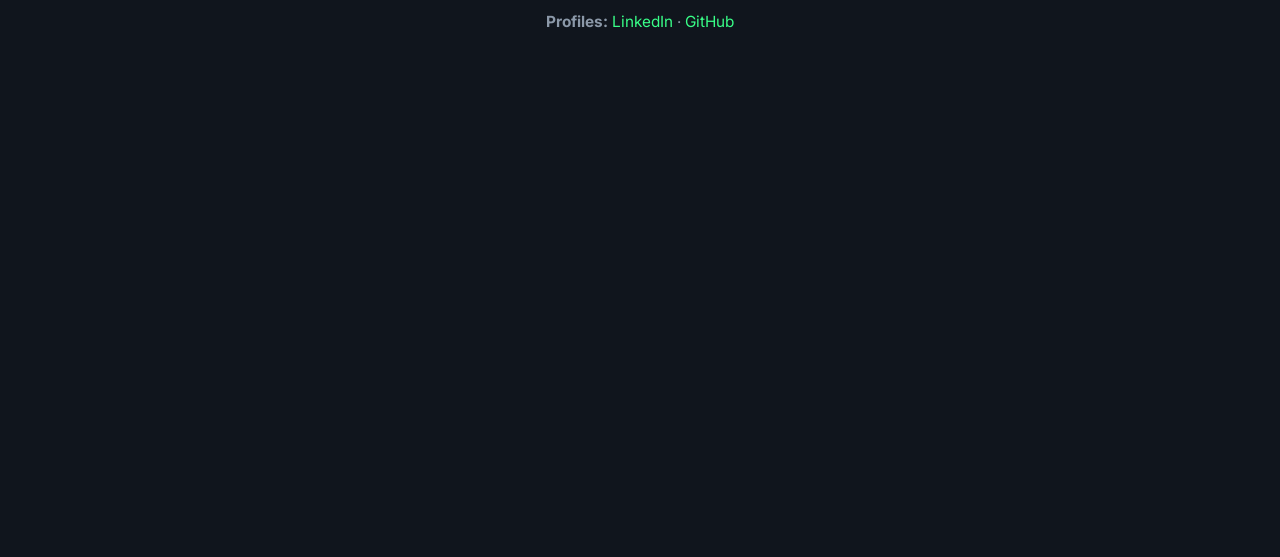
==== commit 7ef3f5cd: "Align BCA dates with LinkedIn Co-Authored-By: Claude Sonnet 5.5 <noreply@anthropic.com> Claude-Sessi" ====
--- a/index.html
+++ b/index.html
@@ -120,7 +120,7 @@
             </div>
             <div class="timeline-item">
                 <div class="timeline-dot"></div>
-                <div class="timeline-date">May 2020 – Sept 2023</div>
+                <div class="timeline-date">Nov 2020 – Aug 2023</div>
                 <div class="timeline-content">
                     <h3>Bachelor of Computer Applications</h3>
                     <p>Acharya Bangalore Business School, India</p>
